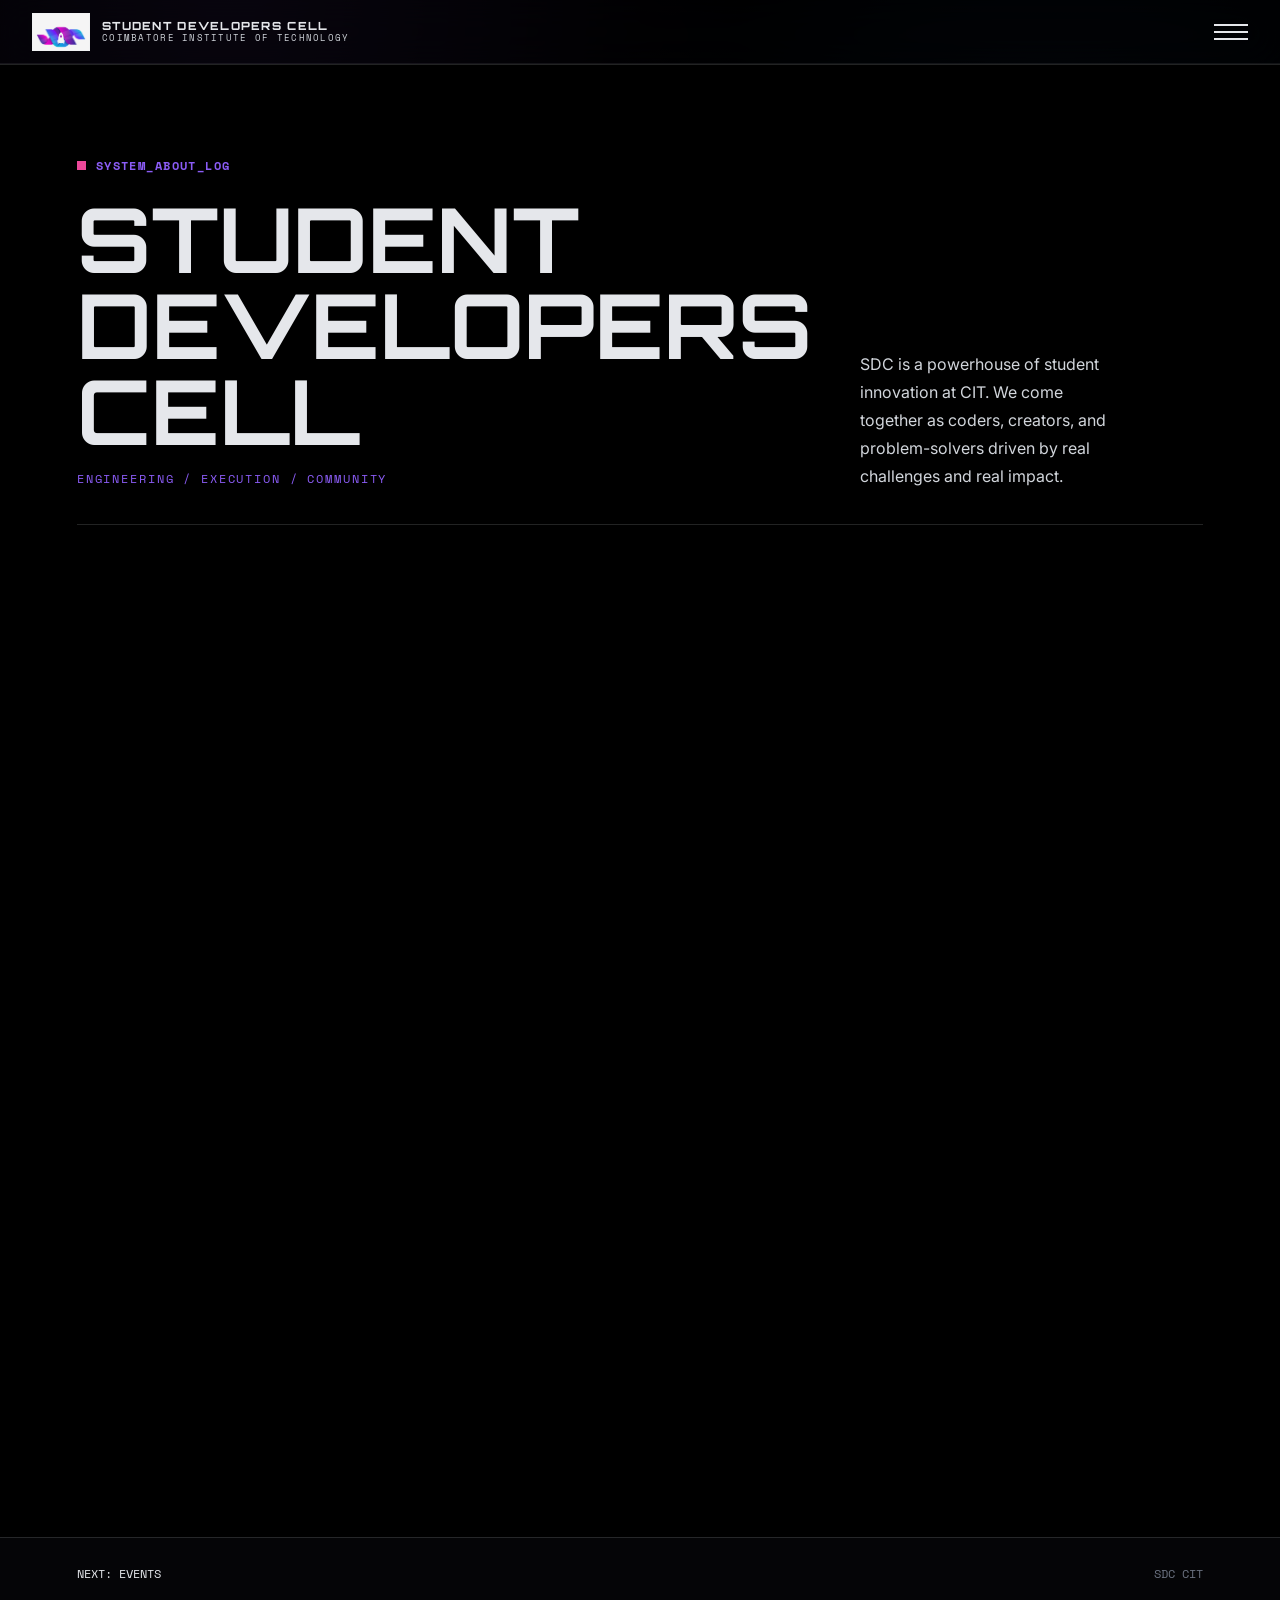
==== about.html @ 531ff12d "logo updated" ====
<!DOCTYPE html>
<html lang="en">
  <head>
    <meta charset="UTF-8" />
    <meta name="viewport" content="width=device-width, initial-scale=1.0" />
    <title>About - Student Developers Cell</title>
    <link rel="preconnect" href="https://fonts.googleapis.com" />
    <link rel="preconnect" href="https://fonts.gstatic.com" crossorigin />
    <link href="https://fonts.googleapis.com/css2?family=Inter:wght@400;500;600;700;800&family=Orbitron:wght@600;700;900&family=Space+Mono&display=swap" rel="stylesheet" />
    <link rel="stylesheet" href="styles.css" />
  </head>
  <body class="inner-page">
    <nav class="site-nav" aria-label="Primary navigation">
      <a class="brand" href="index.html" aria-label="Student Developers Cell home"><span class="brand-mark"><img src="assets/logo.png" alt="" /></span><span class="brand-copy"><span>Student Developers Cell</span><small>Coimbatore Institute of Technology</small></span></a>
      <button class="menu-toggle" id="menuToggle" aria-label="Toggle menu" aria-expanded="false"><span></span><span></span><span></span></button>
    </nav>
    <div class="menu-panel" id="menuPanel" aria-hidden="true">
      <div class="menu-bg"></div><div class="menu-topline"><span>DEVELOPMENT</span><b>/</b><span>INNOVATION</span><b>/</b><span>EXECUTION</span></div>
      <div class="menu-pagination"><button data-target="index.html">HOME</button><button data-target="about.html">ABOUT</button><button data-target="events.html">EVENTS</button><button data-target="modules.html">MODULES</button><button data-target="team.html">TEAM</button><button data-target="contact.html">CONTACT</button></div>
      <div class="menu-links"><a href="index.html"><span>01</span>HOME</a><a href="about.html"><span>02</span>ABOUT</a><a href="events.html"><span>03</span>EVENTS</a><a href="modules.html"><span>04</span>MODULES</a><a href="team.html"><span>05</span>TEAM</a><a href="contact.html"><span>06</span>CONTACT</a></div>
      <p class="menu-brief">Student-led, builder-first, and product-minded. Shipping projects, workshops, hackathons, and peer learning from CIT.</p>
    </div>
    <main class="page-main">
      <section class="section-shell page-hero">
        <div class="section-log"><span></span>SYSTEM_ABOUT_LOG</div>
        <div class="section-heading">
          <div><h1>Student Developers Cell</h1><p>Engineering / Execution / Community</p></div>
          <p>SDC is a powerhouse of student innovation at CIT. We come together as coders, creators, and problem-solvers driven by real challenges and real impact.</p>
        </div>
        <div class="about-grid reveal">
          <article><span>01</span><h3>Build Real Products</h3><p>Full-stack tools, AI systems, cybersecurity experiments, and campus-ready solutions built by students for real use.</p></article>
          <article><span>02</span><h3>Learn In Public</h3><p>Workshops, peer reviews, study circles, and first-PR challenges that make technical growth visible and practical.</p></article>
          <article><span>03</span><h3>Mentor The Next Builder</h3><p>Senior students and alumni help juniors move from curiosity to confidence through projects and code reviews.</p></article>
          <article><span>04</span><h3>Ship With Purpose</h3><p>Every sprint, session, and showcase is built around practical execution instead of passive participation.</p></article>
        </div>
        <div class="split-panel reveal">
          <div>
            <span>OPERATING LOOP</span>
            <h2>Learn. Build. Review. Showcase.</h2>
          </div>
          <div class="process-list">
            <article><strong>01</strong><p>Run focused learning sessions around tools students actually use.</p></article>
            <article><strong>02</strong><p>Turn every session into a build task, prototype, repository, or demo.</p></article>
            <article><strong>03</strong><p>Review work through mentors, peers, and alumni feedback loops.</p></article>
            <article><strong>04</strong><p>Showcase the best work through events, portfolios, and campus demos.</p></article>
          </div>
        </div>
      </section>
    </main>
    <footer class="mini-footer"><a href="events.html">Next: Events</a><span>SDC CIT</span></footer>
    <script src="script.js"></script>
  </body>
</html>
---- styles.css ----
:root {
  --black: #000000;
  --ink: #08080d;
  --panel: #0f1018;
  --panel-soft: #151624;
  --purple: #8b5cf6;
  --blue: #3b82f6;
  --pink: #ec4899;
  --white: #e5e7eb;
  --secondary: #d1d5db;
  --muted: #6b7280;
  --line: rgba(229, 231, 235, 0.15);
  --glow: rgba(139, 92, 246, 0.34);
}

* {
  box-sizing: border-box;
}

html {
  scroll-behavior: smooth;
}

body {
  margin: 0;
  background: var(--black);
  color: var(--white);
  font-family: Inter, system-ui, sans-serif;
  overflow-x: hidden;
}

body.menu-open {
  overflow: hidden;
}

a {
  color: inherit;
  text-decoration: none;
}

.site-nav {
  position: fixed;
  inset: 0 0 auto;
  z-index: 100;
  height: 64px;
  display: flex;
  align-items: center;
  justify-content: space-between;
  padding: 0 32px;
  color: var(--white);
  mix-blend-mode: difference;
}

.brand {
  display: flex;
  align-items: center;
  gap: 12px;
}

.brand-mark {
  width: 58px;
  height: 38px;
  display: grid;
  place-items: center;
  overflow: hidden;
  border: 1px solid rgba(229, 231, 235, 0.22);
  background: rgba(255, 255, 255, 0.96);
}

.brand-mark img {
  width: 100%;
  height: 100%;
  object-fit: contain;
  padding: 3px;
}

.brand-copy {
  display: flex;
  flex-direction: column;
  line-height: 1.15;
  text-transform: uppercase;
  letter-spacing: 0.08em;
}

.brand-copy span {
  font-family: Orbitron, monospace;
  font-size: 0.7rem;
  font-weight: 800;
}

.brand-copy small {
  color: var(--secondary);
  font-family: "Space Mono", monospace;
  font-size: 0.55rem;
}

.menu-toggle {
  width: 34px;
  height: 28px;
  display: grid;
  gap: 5px;
  align-content: center;
  padding: 0;
  border: 0;
  background: transparent;
  color: currentColor;
  cursor: pointer;
}

.menu-toggle span {
  width: 100%;
  height: 2px;
  display: block;
  background: currentColor;
  transition: transform 240ms ease, opacity 180ms ease;
}

.menu-toggle.is-open span:nth-child(1) {
  transform: translateY(7px) rotate(45deg);
}

.menu-toggle.is-open span:nth-child(2) {
  opacity: 0;
}

.menu-toggle.is-open span:nth-child(3) {
  transform: translateY(-7px) rotate(-45deg);
}

.menu-panel {
  position: fixed;
  inset: 0;
  z-index: 90;
  display: grid;
  grid-template-rows: 1fr auto 2.5fr 1fr;
  padding: 88px 5vw 48px;
  background: var(--black);
  color: var(--white);
  overflow: hidden;
  opacity: 0;
  visibility: hidden;
  transform: translateY(-110vh);
  transition:
    transform 520ms cubic-bezier(0.22, 1, 0.36, 1),
    opacity 240ms ease,
    visibility 0ms linear 520ms;
  pointer-events: none;
}

.menu-panel.is-open {
  opacity: 1;
  visibility: visible;
  transform: translateY(0);
  transition:
    transform 520ms cubic-bezier(0.22, 1, 0.36, 1),
    opacity 240ms ease;
  pointer-events: auto;
}

.menu-bg {
  position: absolute;
  inset: 0;
  background:
    linear-gradient(rgba(139, 92, 246, 0.09) 1px, transparent 1px),
    linear-gradient(90deg, rgba(59, 130, 246, 0.08) 1px, transparent 1px);
  background-size: 64px 64px;
  opacity: 0.35;
}

.menu-topline,
.menu-pagination,
.menu-links,
.menu-brief {
  position: relative;
  z-index: 1;
}

.menu-topline {
  display: flex;
  align-items: flex-start;
  gap: 12px;
  font-family: "Space Mono", monospace;
  font-size: 0.78rem;
  letter-spacing: 0.2em;
  color: var(--secondary);
}

.menu-topline b {
  color: var(--purple);
}

.menu-pagination {
  display: flex;
  flex-wrap: wrap;
  gap: 10px;
  border-top: 1px solid var(--line);
  border-bottom: 1px solid var(--line);
  padding: 16px 0;
}

.menu-pagination button {
  border: 1px solid var(--line);
  background: transparent;
  color: var(--secondary);
  padding: 9px 14px;
  font-family: "Space Mono", monospace;
  font-size: 0.65rem;
  cursor: pointer;
}

.menu-pagination button.is-current,
.menu-links a.is-current {
  color: var(--white);
}

.menu-pagination button.is-current {
  border-color: var(--purple);
  box-shadow: 0 0 20px rgba(139, 92, 246, 0.25);
}

.menu-links {
  display: flex;
  align-items: center;
  gap: 4vw;
  overflow-x: auto;
  scrollbar-width: none;
}

.menu-links::-webkit-scrollbar {
  display: none;
}

.menu-links a {
  flex: 0 0 auto;
  font-family: Orbitron, monospace;
  font-size: clamp(3.2rem, 12vw, 11rem);
  font-weight: 900;
  letter-spacing: 0.02em;
  transition: color 200ms ease;
}

.menu-links a:hover {
  color: var(--purple);
}

.menu-links a.is-current {
  text-shadow: 0 0 28px rgba(139, 92, 246, 0.5);
}

.menu-links span {
  display: inline-block;
  margin-right: 1rem;
  color: var(--pink);
  font-family: "Space Mono", monospace;
  font-size: 0.14em;
  vertical-align: top;
}

.menu-brief {
  max-width: 760px;
  align-self: end;
  color: var(--secondary);
  font-family: "Space Mono", monospace;
  line-height: 1.8;
}

.hero-stage {
  position: relative;
}

.landing-spacer {
  height: 320vh;
}

.hero-fixed {
  position: fixed;
  inset: 0;
  z-index: 10;
  display: flex;
  align-items: center;
  justify-content: center;
  overflow: hidden;
  background: var(--black);
}

.hero-grid {
  position: absolute;
  inset: 0;
  opacity: 0.95;
}

.flash-cell {
  position: absolute;
  border-right: 1px solid rgba(229, 231, 235, 0.06);
  border-bottom: 1px solid rgba(229, 231, 235, 0.06);
  background: linear-gradient(135deg, var(--purple), var(--blue), var(--pink));
  opacity: 0;
}

.hero-orbit {
  position: absolute;
  width: min(72vw, 760px);
  aspect-ratio: 1 / 0.46;
  display: flex;
  align-items: center;
  justify-content: center;
  transition: opacity 180ms ease, transform 180ms ease;
}

.hero-orbit::before,
.hero-orbit::after {
  content: "";
  position: absolute;
  inset: 0;
  border: 1px solid rgba(229, 231, 235, 0.2);
  transform: skewX(-16deg);
}

.hero-orbit::after {
  inset: 12%;
  border-color: rgba(139, 92, 246, 0.44);
  box-shadow: 0 0 70px var(--glow);
}

.hero-emblem {
  position: relative;
  z-index: 1;
  display: flex;
  flex-direction: column;
  align-items: center;
  gap: 2px;
  font-family: Orbitron, monospace;
  text-align: center;
  text-shadow: 0 0 32px rgba(139, 92, 246, 0.65);
}

.hero-emblem span {
  font-size: clamp(5rem, 18vw, 12rem);
  font-weight: 900;
  line-height: 0.8;
}

.hero-emblem b {
  color: var(--purple);
  font-size: clamp(1rem, 3vw, 2rem);
  letter-spacing: 0.5em;
}

.status-chip,
.loc-chip {
  position: absolute;
  z-index: 2;
  font-family: "Space Mono", monospace;
  color: var(--secondary);
}

.status-chip {
  right: -24px;
  top: 12px;
  display: flex;
  gap: 8px;
  align-items: center;
  font-size: 0.74rem;
}

.status-chip i {
  width: 10px;
  height: 10px;
  border: 1px solid var(--pink);
  background: var(--pink);
  box-shadow: 0 0 16px var(--pink);
  animation: pulse 1.2s infinite;
}

.loc-chip {
  left: -16px;
  bottom: -22px;
  display: flex;
  flex-direction: column;
}

.loc-chip small {
  color: var(--muted);
  font-size: 0.6rem;
  letter-spacing: 0.28em;
}

.loc-chip strong {
  color: var(--white);
  font-family: Orbitron, monospace;
  font-size: 1.2rem;
}

.hero-title-wrap {
  position: relative;
  z-index: 5;
  width: min(1100px, calc(100vw - 40px));
  opacity: 0;
  text-align: center;
  transition: opacity 180ms ease;
}

.hero-kicker {
  color: var(--purple);
  font-family: "Space Mono", monospace;
  font-size: clamp(0.68rem, 1.5vw, 0.9rem);
  letter-spacing: 0.28em;
  text-transform: uppercase;
}

.hero-title-wrap h1 {
  margin: 16px 0;
  font-family: Orbitron, monospace;
  font-size: clamp(2.5rem, 9vw, 7rem);
  line-height: 0.95;
  letter-spacing: 0;
  text-transform: uppercase;
}

.hero-title-wrap h1 span {
  display: block;
}

.hero-subcopy {
  max-width: 760px;
  margin: 0 auto;
  color: var(--secondary);
  font-size: clamp(0.95rem, 1.8vw, 1.18rem);
  line-height: 1.8;
}

.section-shell {
  position: relative;
  z-index: 20;
  padding: 92px max(24px, 6vw);
  background: var(--black);
  border-top: 1px solid var(--line);
}

.about-section {
  min-height: 100vh;
}

.section-log {
  display: flex;
  align-items: center;
  gap: 10px;
  color: var(--purple);
  font-family: "Space Mono", monospace;
  font-size: 0.74rem;
  font-weight: 700;
  letter-spacing: 0.12em;
}

.section-log span {
  width: 9px;
  height: 9px;
  display: inline-block;
  background: var(--pink);
  animation: pulse 1.2s infinite;
}

.section-heading {
  display: grid;
  grid-template-columns: 1.25fr 0.75fr;
  gap: 48px;
  align-items: end;
  margin-top: 22px;
  padding-bottom: 34px;
  border-bottom: 1px solid var(--line);
}

.section-heading.compact {
  align-items: start;
}

.section-heading h2 {
  margin: 0;
  font-family: Orbitron, monospace;
  font-size: clamp(2.2rem, 6vw, 5.2rem);
  line-height: 1;
  text-transform: uppercase;
}

.section-heading h1 {
  margin: 0;
  font-family: Orbitron, monospace;
  font-size: clamp(2.4rem, 7vw, 6.4rem);
  line-height: 0.96;
  letter-spacing: 0;
  text-transform: uppercase;
}

.section-heading p {
  margin: 0;
  color: var(--secondary);
  line-height: 1.75;
}

.section-heading div p {
  margin-top: 14px;
  color: var(--purple);
  font-family: "Space Mono", monospace;
  font-size: 0.78rem;
  letter-spacing: 0.15em;
  text-transform: uppercase;
}

.about-grid {
  display: grid;
  grid-template-columns: repeat(2, minmax(0, 1fr));
  gap: 18px;
  margin-top: 34px;
}

.about-grid article,
.module-grid article {
  min-height: 230px;
  padding: 28px;
  border: 1px solid var(--line);
  background: linear-gradient(145deg, rgba(139, 92, 246, 0.1), rgba(59, 130, 246, 0.04));
  transition: transform 220ms ease, border-color 220ms ease, box-shadow 220ms ease;
}

.about-grid article:hover,
.module-grid article:hover {
  transform: translateY(-4px);
  border-color: rgba(139, 92, 246, 0.65);
  box-shadow: 0 0 36px rgba(139, 92, 246, 0.14);
}

.about-grid span {
  color: var(--pink);
  font-family: "Space Mono", monospace;
}

.about-grid h3,
.module-grid h3,
.highlight-card h3 {
  margin: 18px 0 10px;
  font-family: Orbitron, monospace;
  letter-spacing: 0;
  text-transform: uppercase;
}

.about-grid p,
.module-grid p {
  margin: 0;
  color: var(--secondary);
  line-height: 1.7;
}

.section-link {
  display: inline-flex;
  margin-top: 34px;
  padding: 13px 18px;
  border: 1px solid var(--purple);
  color: var(--white);
  font-family: "Space Mono", monospace;
  font-size: 0.72rem;
  text-transform: uppercase;
}

.highlights-track {
  display: grid;
  grid-auto-flow: column;
  grid-auto-columns: minmax(280px, 360px);
  gap: 18px;
  margin-top: 34px;
  overflow-x: auto;
  padding-bottom: 20px;
  scroll-snap-type: x proximity;
}

.highlight-card {
  scroll-snap-align: start;
  min-height: 465px;
  display: flex;
  flex-direction: column;
  border: 1px solid var(--line);
  background: var(--panel);
  overflow: hidden;
}

.card-visual {
  height: 210px;
  border-bottom: 1px solid var(--line);
  background-color: var(--panel-soft);
  background-image:
    radial-gradient(circle at 22% 20%, rgba(236, 72, 153, 0.8) 0 8%, transparent 9%),
    radial-gradient(circle at 76% 72%, rgba(59, 130, 246, 0.75) 0 11%, transparent 12%),
    linear-gradient(135deg, rgba(139, 92, 246, 0.7), rgba(0, 0, 0, 0.05));
}

.visual-two {
  background-image:
    linear-gradient(90deg, rgba(59, 130, 246, 0.22) 1px, transparent 1px),
    linear-gradient(rgba(139, 92, 246, 0.28) 1px, transparent 1px),
    radial-gradient(circle at 50% 50%, rgba(236, 72, 153, 0.65), transparent 38%);
  background-size: 28px 28px, 28px 28px, auto;
}

.visual-three {
  background-image:
    linear-gradient(135deg, rgba(236, 72, 153, 0.8), transparent 45%),
    linear-gradient(45deg, rgba(59, 130, 246, 0.9), transparent 55%);
}

.visual-four {
  background-image:
    repeating-linear-gradient(135deg, rgba(139, 92, 246, 0.35) 0 12px, transparent 12px 24px),
    radial-gradient(circle at 75% 30%, rgba(59, 130, 246, 0.75), transparent 28%);
}

.visual-five {
  background-image:
    conic-gradient(from 180deg, var(--purple), var(--blue), var(--pink), var(--purple));
}

.highlight-card p,
.highlight-card h3,
.highlight-card span,
.highlight-card a {
  margin-left: 22px;
  margin-right: 22px;
}

.highlight-card p {
  margin-top: 22px;
  margin-bottom: 0;
  color: var(--purple);
  font-family: "Space Mono", monospace;
  font-size: 0.72rem;
  text-transform: uppercase;
}

.highlight-card span {
  color: var(--secondary);
  line-height: 1.65;
}

.highlight-card a {
  margin-top: auto;
  margin-bottom: 22px;
  color: var(--pink);
  font-family: "Space Mono", monospace;
  font-size: 0.72rem;
}

.module-grid {
  display: grid;
  grid-template-columns: repeat(3, minmax(0, 1fr));
  gap: 18px;
  margin-top: 34px;
}

.module-mark {
  width: 72px;
  height: 72px;
  display: grid;
  place-items: center;
  border: 1px solid var(--purple);
  color: var(--pink);
  font-family: Orbitron, monospace;
  font-weight: 900;
}

.team-list {
  margin-top: 28px;
}

.team-row {
  position: relative;
  min-height: 104px;
  display: grid;
  grid-template-columns: 1fr auto 1fr;
  gap: 24px;
  align-items: center;
  border-bottom: 1px solid var(--line);
}

.tags {
  display: flex;
  flex-wrap: wrap;
  gap: 8px;
}

.tags span {
  padding: 5px 10px;
  border: 1px solid var(--purple);
  color: var(--secondary);
  font-family: "Space Mono", monospace;
  font-size: 0.65rem;
  text-transform: uppercase;
}

.team-row h3 {
  margin: 0;
  font-size: clamp(1.2rem, 3vw, 2rem);
  font-weight: 500;
}

.avatar {
  width: 86px;
  height: 86px;
  display: grid;
  place-items: center;
  border: 1px solid var(--line);
  background:
    linear-gradient(135deg, rgba(139, 92, 246, 0.35), rgba(236, 72, 153, 0.15)),
    var(--panel);
  color: var(--white);
  font-family: Orbitron, monospace;
  transition: transform 220ms ease, box-shadow 220ms ease;
}

.team-row:hover .avatar {
  transform: scale(1.55);
  box-shadow: 0 0 50px rgba(139, 92, 246, 0.35);
}

.site-footer {
  position: relative;
  z-index: 20;
  overflow: hidden;
  padding: 82px max(24px, 6vw) 34px;
  background: #050507;
  color: var(--secondary);
}

.footer-watermark {
  position: absolute;
  right: 3vw;
  bottom: -48px;
  color: rgba(255, 255, 255, 0.035);
  font-family: Orbitron, monospace;
  font-size: clamp(9rem, 22vw, 20rem);
  font-weight: 900;
}

.footer-grid {
  position: relative;
  display: grid;
  grid-template-columns: 1.3fr 0.8fr 0.8fr;
  gap: 64px;
  padding-bottom: 54px;
  border-bottom: 1px solid rgba(255, 255, 255, 0.1);
}

.footer-brand a {
  color: var(--white);
  font-family: Orbitron, monospace;
  font-size: clamp(3rem, 8vw, 6rem);
  font-weight: 900;
}

.footer-brand a span,
.site-footer h3 span {
  color: var(--purple);
}

.footer-brand p {
  max-width: 430px;
  border-left: 2px solid var(--purple);
  padding-left: 22px;
  line-height: 1.7;
}

address {
  margin-top: 34px;
  color: var(--muted);
  font-style: normal;
  line-height: 1.7;
}

.site-footer h3 {
  margin: 0 0 20px;
  color: var(--white);
  font-family: Orbitron, monospace;
}

.site-footer ul {
  list-style: none;
  margin: 0;
  padding: 0;
}

.site-footer li a {
  display: flex;
  justify-content: space-between;
  gap: 18px;
  padding: 14px 0;
  border-bottom: 1px solid rgba(255, 255, 255, 0.08);
}

.site-footer li a span {
  color: var(--pink);
}

.footer-bottom {
  position: relative;
  display: flex;
  justify-content: space-between;
  gap: 24px;
  padding-top: 24px;
  color: var(--muted);
  font-family: "Space Mono", monospace;
  font-size: 0.76rem;
}

.reveal {
  opacity: 0;
  transform: translateY(28px);
  transition: opacity 620ms ease, transform 620ms cubic-bezier(0.22, 1, 0.36, 1);
}

.reveal.is-visible {
  opacity: 1;
  transform: translateY(0);
}

.inner-page {
  min-height: 100vh;
  background:
    radial-gradient(circle at 18% 0%, rgba(139, 92, 246, 0.18), transparent 32rem),
    radial-gradient(circle at 82% 16%, rgba(59, 130, 246, 0.14), transparent 30rem),
    var(--black);
}

.inner-page .site-nav {
  mix-blend-mode: normal;
  background: rgba(0, 0, 0, 0.68);
  border-bottom: 1px solid rgba(229, 231, 235, 0.08);
  backdrop-filter: blur(18px);
}

.page-main {
  min-height: calc(100vh - 80px);
  padding-top: 64px;
}

.page-hero {
  min-height: calc(100vh - 144px);
  padding-top: 92px;
}

.home-gateway {
  min-height: 82vh;
}

.gateway-grid,
.contact-grid {
  display: grid;
  grid-template-columns: repeat(5, minmax(0, 1fr));
  gap: 16px;
  margin-top: 34px;
}

.metric-strip {
  display: grid;
  grid-template-columns: repeat(4, minmax(0, 1fr));
  gap: 1px;
  margin-top: 34px;
  border: 1px solid var(--line);
  background: var(--line);
}

.metric-strip article {
  min-height: 130px;
  display: flex;
  flex-direction: column;
  justify-content: center;
  gap: 10px;
  padding: 22px;
  background: rgba(5, 5, 7, 0.95);
}

.metric-strip strong {
  color: var(--white);
  font-family: Orbitron, monospace;
  font-size: clamp(1.8rem, 4vw, 3.4rem);
  line-height: 1;
}

.metric-strip span {
  color: var(--secondary);
  font-family: "Space Mono", monospace;
  font-size: 0.72rem;
  letter-spacing: 0.08em;
  text-transform: uppercase;
}

.gateway-grid a,
.contact-grid a {
  min-height: 220px;
  display: flex;
  flex-direction: column;
  justify-content: space-between;
  padding: 24px;
  border: 1px solid var(--line);
  background:
    linear-gradient(145deg, rgba(139, 92, 246, 0.16), rgba(59, 130, 246, 0.05)),
    rgba(15, 16, 24, 0.72);
  transition: transform 220ms ease, border-color 220ms ease, box-shadow 220ms ease;
}

.gateway-grid a:hover,
.contact-grid a:hover {
  transform: translateY(-4px);
  border-color: rgba(139, 92, 246, 0.72);
  box-shadow: 0 0 38px rgba(139, 92, 246, 0.2);
}

.gateway-grid span,
.contact-grid span {
  color: var(--pink);
  font-family: "Space Mono", monospace;
  font-size: 0.72rem;
  letter-spacing: 0.14em;
}

.gateway-grid strong,
.contact-grid strong {
  color: var(--white);
  font-family: Orbitron, monospace;
  font-size: 1.3rem;
  text-transform: uppercase;
}

.gateway-grid small,
.contact-grid small {
  color: var(--secondary);
  line-height: 1.6;
}

.contact-grid {
  grid-template-columns: repeat(4, minmax(0, 1fr));
}

.command-panel,
.split-panel,
.contact-console {
  display: grid;
  grid-template-columns: 0.85fr 1fr auto;
  gap: 28px;
  align-items: center;
  margin-top: 26px;
  padding: 28px;
  border: 1px solid var(--line);
  background:
    linear-gradient(90deg, rgba(139, 92, 246, 0.16), rgba(59, 130, 246, 0.04)),
    rgba(8, 8, 13, 0.88);
}

.command-panel span,
.split-panel span,
.contact-console span,
.module-detail-grid span,
.team-ops-grid span {
  color: var(--pink);
  font-family: "Space Mono", monospace;
  font-size: 0.72rem;
  letter-spacing: 0.14em;
  text-transform: uppercase;
}

.command-panel h3,
.split-panel h2,
.contact-console h2 {
  margin: 8px 0 0;
  color: var(--white);
  font-family: Orbitron, monospace;
  font-size: clamp(1.25rem, 3vw, 2.6rem);
  line-height: 1.05;
  text-transform: uppercase;
}

.command-panel p,
.contact-console p {
  margin: 0;
  color: var(--secondary);
  line-height: 1.7;
}

.command-panel a,
.module-detail-grid a,
.contact-form button {
  display: inline-flex;
  justify-content: center;
  align-items: center;
  min-height: 44px;
  padding: 0 18px;
  border: 1px solid var(--purple);
  background: var(--purple);
  color: #050507;
  font-family: "Space Mono", monospace;
  font-size: 0.72rem;
  font-weight: 700;
  text-transform: uppercase;
  cursor: pointer;
}

.split-panel {
  grid-template-columns: 0.8fr 1.2fr;
  align-items: start;
  margin-top: 34px;
}

.process-list {
  display: grid;
  gap: 12px;
}

.process-list article,
.timeline-block article {
  display: grid;
  grid-template-columns: 74px 1fr;
  gap: 18px;
  padding: 18px 0;
  border-bottom: 1px solid var(--line);
}

.process-list strong,
.timeline-block time {
  color: var(--purple);
  font-family: "Space Mono", monospace;
  font-size: 0.78rem;
}

.process-list p,
.timeline-block p {
  margin: 0;
  color: var(--secondary);
  line-height: 1.65;
}

.timeline-block {
  margin-top: 42px;
}

.timeline-block article {
  grid-template-columns: 110px 0.65fr 1fr;
  align-items: baseline;
}

.timeline-block h3,
.module-detail-grid h3,
.team-ops-grid h3 {
  margin: 0;
  color: var(--white);
  font-family: Orbitron, monospace;
  text-transform: uppercase;
}

.module-detail-grid,
.team-ops-grid {
  display: grid;
  grid-template-columns: repeat(3, minmax(0, 1fr));
  gap: 18px;
  margin-top: 34px;
}

.module-detail-grid article,
.team-ops-grid article {
  min-height: 250px;
  display: flex;
  flex-direction: column;
  gap: 16px;
  padding: 26px;
  border: 1px solid var(--line);
  background: rgba(15, 16, 24, 0.78);
}

.module-detail-grid p,
.team-ops-grid p {
  margin: 0;
  color: var(--secondary);
  line-height: 1.7;
}

.module-detail-grid a {
  margin-top: auto;
  width: fit-content;
  background: transparent;
  color: var(--white);
}

.team-ops-grid {
  margin-top: 40px;
}

.contact-console {
  grid-template-columns: 0.8fr 1.2fr;
  align-items: start;
  margin-top: 34px;
}

.contact-form {
  display: grid;
  grid-template-columns: repeat(2, minmax(0, 1fr));
  gap: 14px;
}

.contact-form label {
  display: grid;
  gap: 8px;
  color: var(--secondary);
  font-family: "Space Mono", monospace;
  font-size: 0.72rem;
  letter-spacing: 0.08em;
  text-transform: uppercase;
}

.contact-form input,
.contact-form textarea {
  width: 100%;
  border: 1px solid var(--line);
  background: #050507;
  color: var(--white);
  padding: 13px 14px;
  font: inherit;
  letter-spacing: 0;
  text-transform: none;
}

.contact-form label:nth-child(4),
.contact-form button,
.form-status {
  grid-column: 1 / -1;
}

.contact-form input:focus,
.contact-form textarea:focus {
  border-color: var(--purple);
  outline: none;
  box-shadow: 0 0 0 3px rgba(139, 92, 246, 0.18);
}

.form-status {
  min-height: 1.2em;
  color: var(--pink);
  font-family: "Space Mono", monospace;
  font-size: 0.76rem;
}

.page-card-grid {
  grid-auto-flow: unset;
  grid-template-columns: repeat(4, minmax(260px, 1fr));
  overflow: visible;
}

.mini-footer {
  position: relative;
  z-index: 20;
  display: flex;
  align-items: center;
  justify-content: space-between;
  gap: 24px;
  padding: 26px max(24px, 6vw);
  border-top: 1px solid var(--line);
  background: #050507;
  color: var(--muted);
  font-family: "Space Mono", monospace;
  font-size: 0.76rem;
}

.mini-footer a {
  color: var(--white);
  text-transform: uppercase;
}

@keyframes pulse {
  50% {
    opacity: 0.3;
    transform: scale(1.2);
  }
}

@media (max-width: 900px) {
  .site-nav {
    padding: 0 20px;
  }

  .brand-copy {
    display: none;
  }

  .menu-panel {
    grid-template-rows: auto auto 1fr auto;
    padding: 86px 24px 34px;
  }

  .menu-links {
    align-items: flex-start;
    flex-direction: column;
    gap: 16px;
    overflow: visible;
    padding: 42px 0;
  }

  .menu-links a {
    font-size: clamp(2.7rem, 13vw, 5rem);
  }

  .hero-orbit {
    width: min(86vw, 520px);
  }

  .status-chip {
    right: 0;
    top: -22px;
  }

  .loc-chip {
    left: 4px;
  }

  .section-heading,
  .about-grid,
  .module-grid,
  .footer-grid,
  .gateway-grid,
  .contact-grid,
  .page-card-grid,
  .metric-strip,
  .command-panel,
  .split-panel,
  .timeline-block article,
  .module-detail-grid,
  .team-ops-grid,
  .contact-console,
  .contact-form {
    grid-template-columns: 1fr;
  }

  .team-row {
    grid-template-columns: 74px 1fr;
    grid-template-areas:
      "avatar name"
      "avatar tags";
    gap: 8px 18px;
    padding: 18px 0;
  }

  .team-row .avatar {
    grid-area: avatar;
    width: 74px;
    height: 74px;
  }

  .team-row h3 {
    grid-area: name;
  }

  .team-row .tags {
    grid-area: tags;
  }

  .team-row:hover .avatar {
    transform: none;
  }

  .footer-bottom {
    flex-direction: column;
  }
}

@media (max-width: 560px) {
  .section-shell {
    padding-top: 72px;
    padding-bottom: 72px;
  }

  .hero-title-wrap {
    width: calc(100vw - 28px);
  }

  .hero-kicker {
    letter-spacing: 0.12em;
  }

  .hero-subcopy {
    font-size: 0.92rem;
  }

  .about-grid article,
  .module-grid article {
    min-height: auto;
    padding: 22px;
  }
}
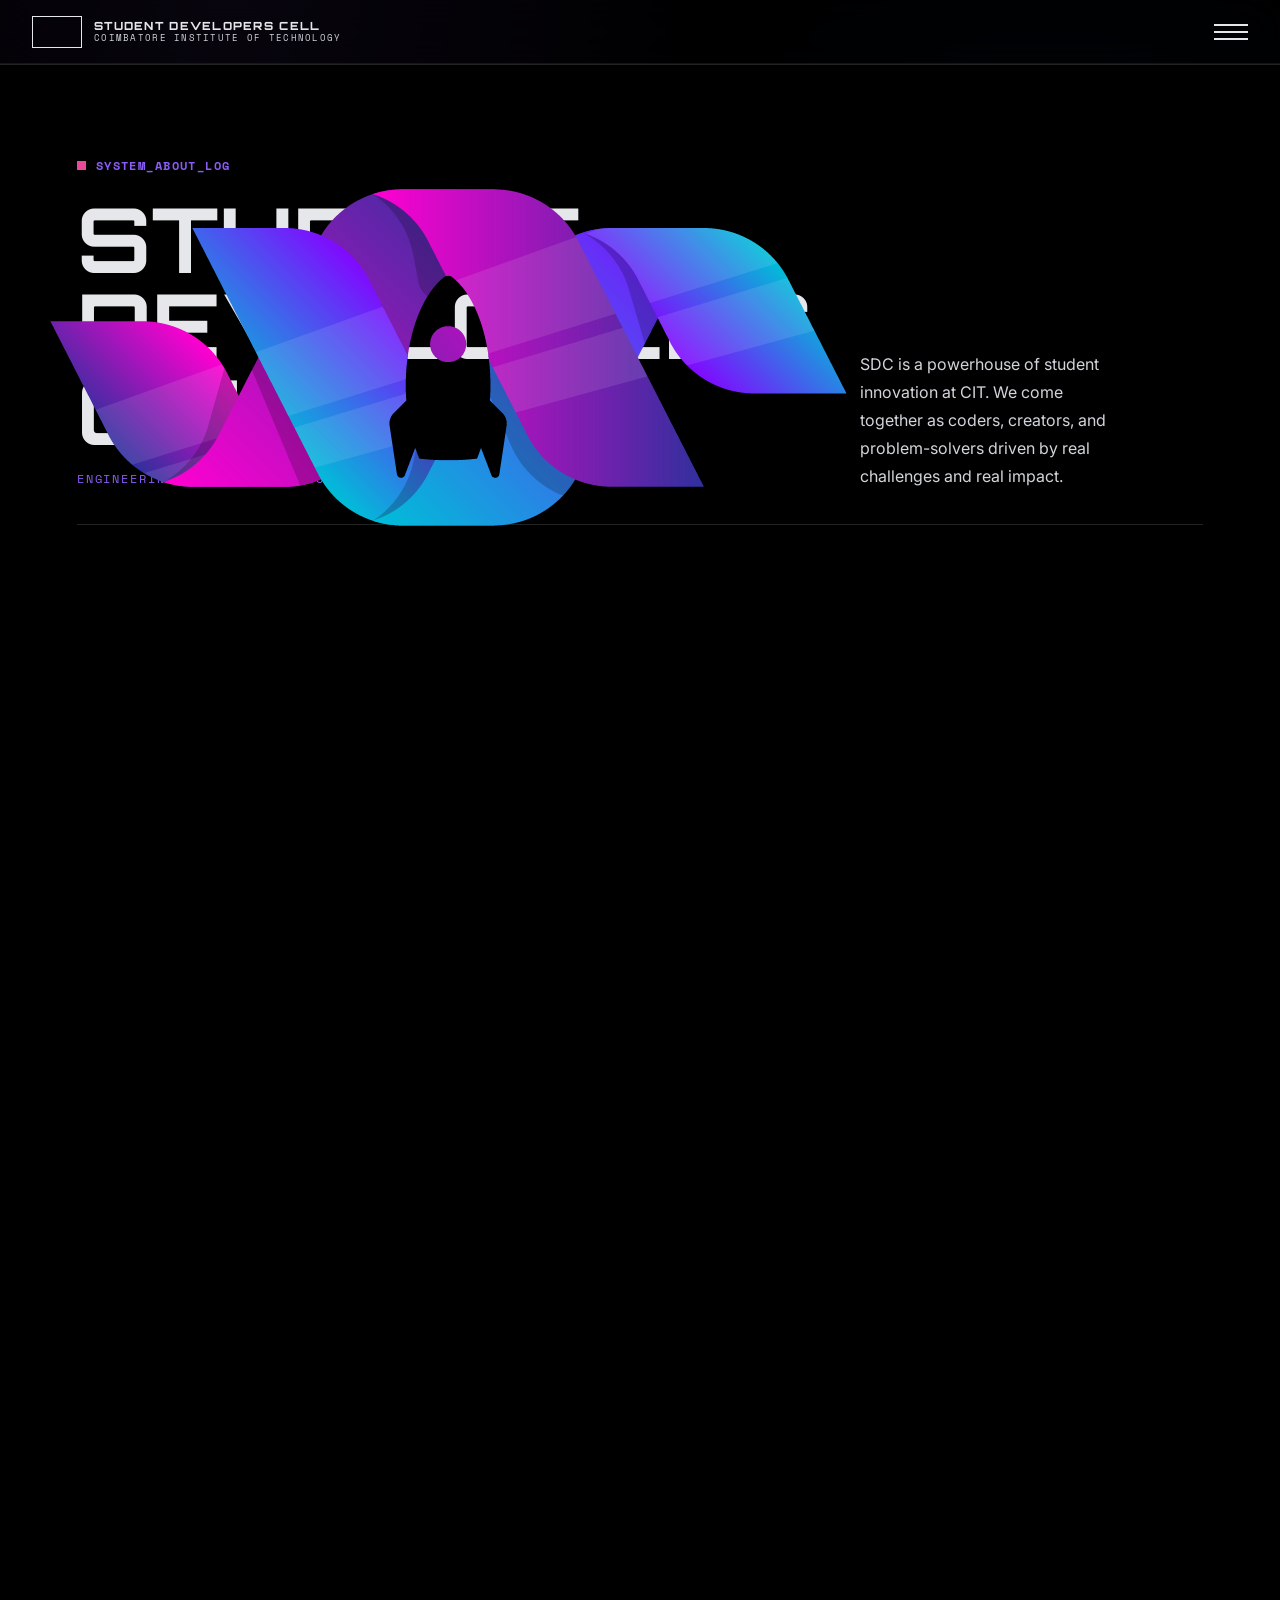
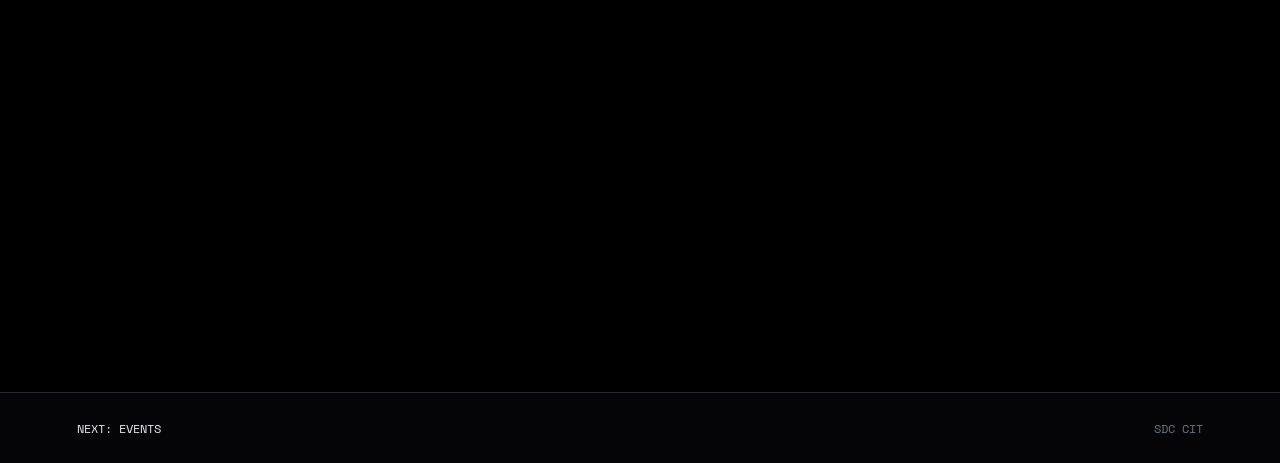
==== commit 061268bc: "Update about page design" ====
--- a/about.html
+++ b/about.html
@@ -8,6 +8,84 @@
     <link rel="preconnect" href="https://fonts.gstatic.com" crossorigin />
     <link href="https://fonts.googleapis.com/css2?family=Inter:wght@400;500;600;700;800&family=Orbitron:wght@600;700;900&family=Space+Mono&display=swap" rel="stylesheet" />
     <link rel="stylesheet" href="styles.css" />
+    <style>
+      .loop-square {
+        position: relative;
+        display: grid;
+        grid-template-columns: 1fr auto 1fr;
+        grid-template-areas:
+          "step1 arrow-top step2"
+          "arrow-left hub arrow-right"
+          "step4 arrow-bottom step3";
+        align-items: center;
+        justify-items: center;
+        gap: 10px;
+        margin-top: 26px;
+      }
+      .loop-step { width: 100%; display: flex; flex-direction: column; align-items: center; text-align: center; gap: 12px; padding: 30px 22px; border: 1px solid var(--line); background: linear-gradient(180deg, rgba(139, 92, 246, 0.1), rgba(15, 16, 24, 0.92)); transition: transform 220ms ease, border-color 220ms ease, box-shadow 220ms ease, opacity 620ms ease; }
+      .loop-step:hover { transform: translateY(-4px); border-color: rgba(139, 92, 246, 0.65); box-shadow: 0 0 30px rgba(139, 92, 246, 0.16); }
+      .loop-icon { width: 62px; height: 62px; border-radius: 50%; display: flex; align-items: center; justify-content: center; border: 1px solid var(--purple); background: linear-gradient(135deg, rgba(139, 92, 246, 0.4), rgba(59, 130, 246, 0.2)); color: var(--white); font-family: Orbitron, monospace; font-weight: 700; font-size: 1.05rem; box-shadow: 0 0 20px rgba(139, 92, 246, 0.25); }
+      .step2 .loop-icon { border-color: var(--blue); background: linear-gradient(135deg, rgba(59, 130, 246, 0.4), rgba(139, 92, 246, 0.2)); box-shadow: 0 0 20px rgba(59, 130, 246, 0.25); }
+      .step3 .loop-icon { border-color: var(--pink); background: linear-gradient(135deg, rgba(236, 72, 153, 0.4), rgba(59, 130, 246, 0.18)); box-shadow: 0 0 20px rgba(236, 72, 153, 0.25); }
+      .step4 .loop-icon { border-color: var(--purple); background: linear-gradient(135deg, rgba(236, 72, 153, 0.3), rgba(139, 92, 246, 0.32)); box-shadow: 0 0 20px rgba(139, 92, 246, 0.28); }
+      .loop-step h4 { margin: 2px 0 0; color: var(--white); font-family: Orbitron, monospace; text-transform: uppercase; letter-spacing: 0.04em; font-size: 1.05rem; }
+      .loop-step p { margin: 0; color: var(--secondary); font-size: 0.86rem; line-height: 1.65; }
+      .step1 { grid-area: step1; }
+      .step2 { grid-area: step2; }
+      .step3 { grid-area: step3; }
+      .step4 { grid-area: step4; }
+      .pos-top { grid-area: arrow-top; }
+      .pos-right { grid-area: arrow-right; }
+      .pos-bottom { grid-area: arrow-bottom; }
+      .pos-left { grid-area: arrow-left; }
+      .loop-hub { grid-area: hub; position: relative; width: 54px; height: 54px; border-radius: 50%; display: flex; align-items: center; justify-content: center; color: var(--white); font-family: Orbitron, monospace; font-weight: 900; font-size: 1.3rem; background: radial-gradient(circle, rgba(139, 92, 246, 0.4), rgba(15, 16, 24, 0.92)); border: 1px solid var(--purple); box-shadow: 0 0 24px rgba(139, 92, 246, 0.35); }
+      .loop-hub::before { content: ""; position: absolute; inset: -7px; border-radius: 50%; border: 1px dashed rgba(139, 92, 246, 0.45); animation: loop-spin 7s linear infinite; }
+      @keyframes loop-spin { to { transform: rotate(360deg); } }
+      @keyframes loop-flow { 0%, 100% { opacity: 0.3; } 50% { opacity: 1; } }
+      .loop-chevron {
+        display: inline-block;
+        font-family: Arial, Helvetica, sans-serif;
+        font-weight: 900;
+        font-size: 1.15rem;
+        letter-spacing: -7px;
+        line-height: 1;
+        padding: 0 4px;
+        background: linear-gradient(90deg, var(--purple), var(--blue), var(--pink));
+        -webkit-background-clip: text;
+        background-clip: text;
+        color: transparent;
+        filter: drop-shadow(0 0 5px rgba(139, 92, 246, 0.55)) drop-shadow(0 0 9px rgba(236, 72, 153, 0.28));
+        animation: loop-flow 2.4s ease-in-out infinite;
+      }
+      .pos-top .loop-chevron { transform: rotate(0deg); animation-delay: 0s; }
+      .pos-right .loop-chevron { transform: rotate(90deg); animation-delay: 0.6s; }
+      .pos-bottom .loop-chevron { transform: rotate(180deg); animation-delay: 1.2s; }
+      .pos-left .loop-chevron { transform: rotate(-90deg); animation-delay: 1.8s; }
+      .loop-square .loop-step:nth-of-type(1) { transition-delay: 0ms; }
+      .loop-square .loop-step:nth-of-type(2) { transition-delay: 120ms; }
+      .loop-square .loop-step:nth-of-type(3) { transition-delay: 240ms; }
+      .loop-square .loop-step:nth-of-type(4) { transition-delay: 360ms; }
+      .loop-return { display: none; align-items: center; justify-content: center; gap: 10px; margin-top: 22px; padding-top: 18px; border-top: 1px dashed var(--line); color: var(--pink); font-family: "Space Mono", monospace; font-size: 0.76rem; letter-spacing: 0.15em; text-transform: uppercase; }
+      @media (max-width: 900px) {
+        .loop-square {
+          grid-template-columns: 1fr;
+          grid-template-areas:
+            "step1"
+            "arrow-top"
+            "step2"
+            "arrow-right"
+            "step3"
+            "arrow-bottom"
+            "step4";
+        }
+        .pos-left,
+        .loop-hub { display: none; }
+        .pos-top .loop-chevron,
+        .pos-right .loop-chevron,
+        .pos-bottom .loop-chevron { transform: rotate(90deg); }
+        .loop-return { display: flex; }
+      }
+    </style>
   </head>
   <body class="inner-page">
     <nav class="site-nav" aria-label="Primary navigation">
@@ -38,16 +116,45 @@
             <span>OPERATING LOOP</span>
             <h2>Learn. Build. Review. Showcase.</h2>
           </div>
-          <div class="process-list">
-            <article><strong>01</strong><p>Run focused learning sessions around tools students actually use.</p></article>
-            <article><strong>02</strong><p>Turn every session into a build task, prototype, repository, or demo.</p></article>
-            <article><strong>03</strong><p>Review work through mentors, peers, and alumni feedback loops.</p></article>
-            <article><strong>04</strong><p>Showcase the best work through events, portfolios, and campus demos.</p></article>
+          <div class="loop-square">
+            <article class="loop-step reveal step1">
+              <span class="loop-icon">01</span>
+              <h4>Learn</h4>
+              <p>Run focused learning sessions around tools students actually use.</p>
+            </article>
+            <span class="pos-top"><span class="loop-chevron">❯❯❯</span></span>
+            <article class="loop-step reveal step2">
+              <span class="loop-icon">02</span>
+              <h4>Build</h4>
+              <p>Turn every session into a build task, prototype, repository, or demo.</p>
+            </article>
+            <span class="pos-right"><span class="loop-chevron">❯❯❯</span></span>
+            <span class="loop-hub">∞</span>
+            <article class="loop-step reveal step3">
+              <span class="loop-icon">03</span>
+              <h4>Review</h4>
+              <p>Review work through mentors, peers, and alumni feedback loops.</p>
+            </article>
+            <span class="pos-bottom"><span class="loop-chevron">❯❯❯</span></span>
+            <article class="loop-step reveal step4">
+              <span class="loop-icon">04</span>
+              <h4>Showcase</h4>
+              <p>Showcase the best work through events, portfolios, and campus demos.</p>
+            </article>
+            <span class="pos-left"><span class="loop-chevron">❯❯❯</span></span>
           </div>
+          <div class="loop-return">↺ Cycle repeats </div>
+        </div>
+        <div class="command-panel reveal">
+          <div>
+            <span>AWARD · 2025-26</span>
+            <h3>Best Performing Club</h3>
+          </div>
+          <p>Recognized under the Technical and Management Knowledge category — a win built by every participant, organizer, and advisor behind SDC CIT.</p>
         </div>
       </section>
     </main>
     <footer class="mini-footer"><a href="events.html">Next: Events</a><span>SDC CIT</span></footer>
     <script src="script.js"></script>
   </body>
-</html>
+</html>
--- a/styles.css
+++ b/styles.css
@@ -58,20 +58,14 @@
 }
 
 .brand-mark {
-  width: 58px;
-  height: 38px;
+  width: 50px;
+  height: 32px;
   display: grid;
   place-items: center;
-  overflow: hidden;
-  border: 1px solid rgba(229, 231, 235, 0.22);
-  background: rgba(255, 255, 255, 0.96);
-}
-
-.brand-mark img {
-  width: 100%;
-  height: 100%;
-  object-fit: contain;
-  padding: 3px;
+  border: 1px solid currentColor;
+  font-family: Orbitron, monospace;
+  font-size: 0.78rem;
+  font-weight: 900;
 }
 
 .brand-copy {
@@ -665,18 +659,160 @@
   font-weight: 900;
 }
 
+.page-hero {
+  counter-reset: division;
+}
+
 .team-list {
   margin-top: 28px;
+  display: grid;
+  grid-template-columns: repeat(4, 1fr);
+  gap: 32px 24px;
+}
+
+.team-division {
+  counter-increment: division;
+  margin-top: 60px;
+}
+
+.team-division:first-of-type {
+  margin-top: 30px;
+}
+
+.team-division .team-list {
+  margin-top: 22px;
+}
+
+.team-division-title {
+  display: flex;
+  align-items: center;
+  gap: 12px;
+  margin: 0;
+  padding-bottom: 14px;
+  border-bottom: 1px solid var(--line);
+  color: var(--white);
+  font-family: Orbitron, monospace;
+  font-size: clamp(1rem, 2vw, 1.35rem);
+  font-weight: 700;
+  letter-spacing: 0.04em;
+  text-transform: uppercase;
+}
+
+.team-division-title::before {
+  content: counter(division, decimal-leading-zero) " /";
+  flex: none;
+  color: var(--pink);
+  font-family: "Space Mono", monospace;
+  font-size: 0.72rem;
+  font-weight: 700;
+  letter-spacing: 0.1em;
+}
+
+.team-division-title::after {
+  content: "";
+  width: 8px;
+  height: 8px;
+  flex: none;
+  margin-left: auto;
+  background: var(--pink);
+  box-shadow: 0 0 12px var(--pink);
 }
 
 .team-row {
   position: relative;
-  min-height: 104px;
-  display: grid;
-  grid-template-columns: 1fr auto 1fr;
-  gap: 24px;
+  display: flex;
+  flex-direction: column;
   align-items: center;
-  border-bottom: 1px solid var(--line);
+  text-align: center;
+  gap: 10px;
+  padding: 18px;
+  border: 1px solid var(--line);
+  background: linear-gradient(165deg, rgba(139, 92, 246, 0.08), rgba(15, 16, 24, 0) 65%);
+  transition: transform 260ms ease, border-color 260ms ease, box-shadow 260ms ease;
+}
+
+.team-row::before,
+.team-row::after {
+  content: "";
+  position: absolute;
+  width: 14px;
+  height: 14px;
+  border: 1px solid transparent;
+  opacity: 0;
+  transition: opacity 260ms ease;
+  pointer-events: none;
+}
+
+.team-row::before {
+  top: -1px;
+  left: -1px;
+  border-top-color: var(--purple);
+  border-left-color: var(--purple);
+}
+
+.team-row::after {
+  bottom: -1px;
+  right: -1px;
+  border-bottom-color: var(--pink);
+  border-right-color: var(--pink);
+}
+
+.team-row:hover {
+  transform: translateY(-6px);
+  border-color: rgba(139, 92, 246, 0.5);
+  box-shadow: 0 22px 44px rgba(139, 92, 246, 0.16);
+}
+
+.team-row:hover::before,
+.team-row:hover::after {
+  opacity: 1;
+}
+
+.team-row > .tags:first-of-type {
+  order: 3;
+  justify-content: center;
+}
+
+.team-row > .tags:first-of-type span:first-child {
+  border-color: var(--pink);
+  color: var(--white);
+}
+
+.team-row .avatar {
+  order: 1;
+  width: 100%;
+  aspect-ratio: 4 / 5;
+  height: auto;
+}
+
+.team-row > div:last-child {
+  order: 2;
+  display: flex;
+  flex-direction: column;
+  align-items: center;
+  gap: 8px;
+}
+
+.team-row > div:last-child .tags {
+  justify-content: center;
+}
+
+.team-row > div:last-child .tags span {
+  padding: 0;
+  border: none;
+}
+
+.team-row > div:last-child .tags a {
+  font-size: 0.6rem;
+  letter-spacing: 0.1em;
+  color: var(--muted);
+  border-bottom: 1px solid transparent;
+  transition: color 200ms ease, border-color 200ms ease;
+}
+
+.team-row > div:last-child .tags a:hover {
+  color: var(--pink);
+  border-color: var(--pink);
 }
 
 .tags {
@@ -695,9 +831,27 @@
 }
 
 .team-row h3 {
+  position: relative;
   margin: 0;
-  font-size: clamp(1.2rem, 3vw, 2rem);
+  padding-bottom: 8px;
+  font-size: clamp(1.05rem, 1.6vw, 1.4rem);
   font-weight: 500;
+}
+
+.team-row h3::after {
+  content: "";
+  position: absolute;
+  left: 50%;
+  bottom: 0;
+  width: 0;
+  height: 1px;
+  background: var(--pink);
+  transition: width 260ms ease, left 260ms ease;
+}
+
+.team-row:hover h3::after {
+  width: 34px;
+  left: calc(50% - 17px);
 }
 
 .avatar {
@@ -711,12 +865,18 @@
     var(--panel);
   color: var(--white);
   font-family: Orbitron, monospace;
-  transition: transform 220ms ease, box-shadow 220ms ease;
-}
-
-.team-row:hover .avatar {
-  transform: scale(1.55);
-  box-shadow: 0 0 50px rgba(139, 92, 246, 0.35);
+  overflow: hidden;
+}
+
+.team-row .avatar img {
+  object-position: center 22%;
+  filter: grayscale(30%) contrast(1.05);
+  transition: transform 420ms ease, filter 320ms ease;
+}
+
+.team-row:hover .avatar img {
+  transform: scale(1.08);
+  filter: grayscale(0%) contrast(1.08);
 }
 
 .site-footer {
@@ -1233,30 +1393,16 @@
     grid-template-columns: 1fr;
   }
 
+  .team-list {
+    grid-template-columns: repeat(2, 1fr);
+    gap: 24px 18px;
+  }
+
   .team-row {
-    grid-template-columns: 74px 1fr;
-    grid-template-areas:
-      "avatar name"
-      "avatar tags";
-    gap: 8px 18px;
-    padding: 18px 0;
-  }
-
-  .team-row .avatar {
-    grid-area: avatar;
-    width: 74px;
-    height: 74px;
-  }
-
-  .team-row h3 {
-    grid-area: name;
-  }
-
-  .team-row .tags {
-    grid-area: tags;
-  }
-
-  .team-row:hover .avatar {
+    padding: 14px;
+  }
+
+  .team-row:hover .avatar img {
     transform: none;
   }
 
@@ -1288,4 +1434,8 @@
     min-height: auto;
     padding: 22px;
   }
-}
+
+  .team-list {
+    grid-template-columns: 1fr;
+  }
+}
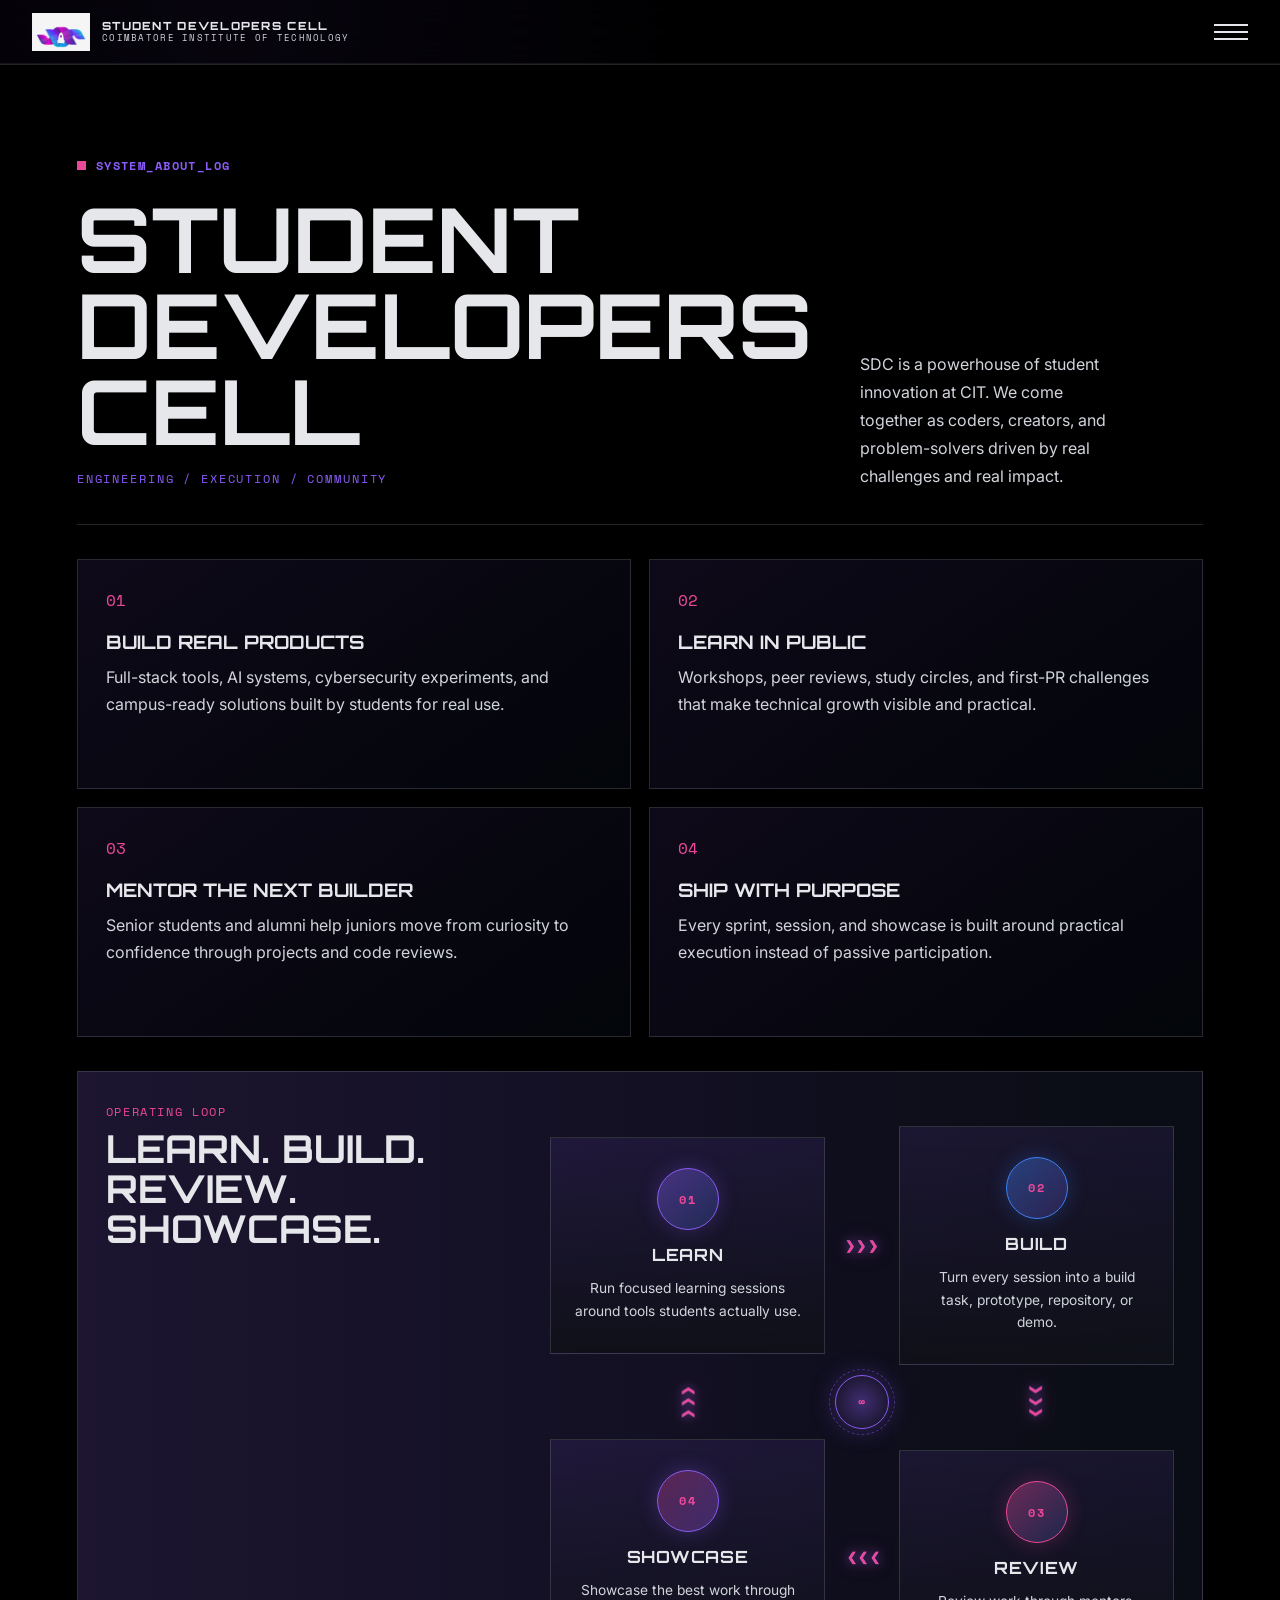
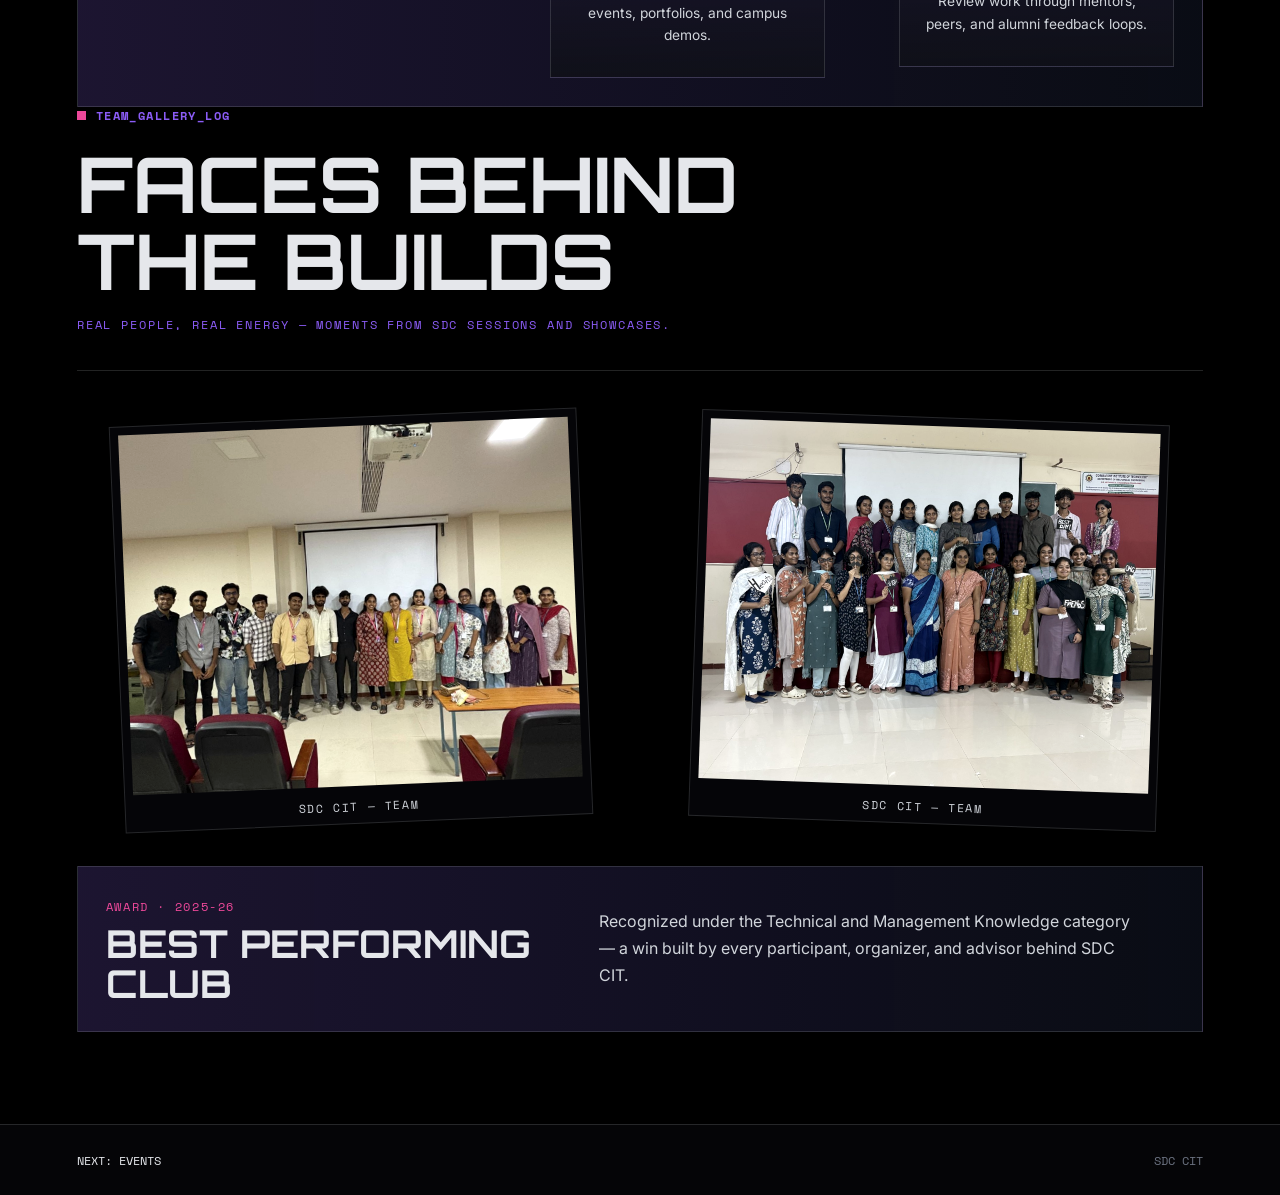
==== commit 6d2d92e1: "member galley updated" ====
--- a/about.html
+++ b/about.html
@@ -66,6 +66,20 @@
       .loop-square .loop-step:nth-of-type(3) { transition-delay: 240ms; }
       .loop-square .loop-step:nth-of-type(4) { transition-delay: 360ms; }
       .loop-return { display: none; align-items: center; justify-content: center; gap: 10px; margin-top: 22px; padding-top: 18px; border-top: 1px dashed var(--line); color: var(--pink); font-family: "Space Mono", monospace; font-size: 0.76rem; letter-spacing: 0.15em; text-transform: uppercase; }
+      .photo-duo { display: grid; grid-template-columns: 1fr 1fr; gap: 30px; margin-top: 30px; }
+      .photo-card { position: relative; overflow: hidden; padding: 8px; border: 1px solid var(--line); background: #050508; transition: transform 360ms ease, box-shadow 360ms ease; }
+      .photo-card img { display: block; width: 100%; height: 360px; object-fit: cover; filter: grayscale(20%) contrast(1.05); transition: filter 450ms ease, transform 700ms ease; }
+      .photo-card:hover img { filter: grayscale(0%) contrast(1.08); transform: scale(1.05); }
+      .photo-card::after { content: ""; position: absolute; inset: 0; padding: 1px; border-radius: 0; background: linear-gradient(120deg, var(--purple), var(--blue), var(--pink)); -webkit-mask: linear-gradient(#000 0 0) content-box, linear-gradient(#000 0 0); -webkit-mask-composite: xor; mask-composite: exclude; opacity: 0; transition: opacity 450ms ease; pointer-events: none; }
+      .photo-card:hover::after { opacity: 1; }
+      .tilt-left { transform: rotate(-2.4deg); }
+      .tilt-right { transform: rotate(2deg); }
+      .photo-card:hover { transform: rotate(0deg) translateY(-8px); box-shadow: 0 22px 44px rgba(139, 92, 246, 0.28); }
+      .photo-card figcaption { margin-top: 12px; text-align: center; font-family: "Space Mono", monospace; font-size: 0.72rem; letter-spacing: 0.14em; text-transform: uppercase; color: var(--secondary); }
+      @media (max-width: 900px) {
+        .photo-duo { grid-template-columns: 1fr; }
+        .tilt-left, .tilt-right { transform: rotate(0deg); }
+      }
       @media (max-width: 900px) {
         .loop-square {
           grid-template-columns: 1fr;
@@ -143,7 +157,21 @@
             </article>
             <span class="pos-left"><span class="loop-chevron">❯❯❯</span></span>
           </div>
-          <div class="loop-return">↺ Cycle repeats </div>
+          <div class="loop-return">↺ Cycle repeats — step 04 feeds back into step 01</div>
+        </div>
+        <div class="section-log reveal"><span></span>TEAM_GALLERY_LOG</div>
+        <div class="section-heading compact reveal">
+          <div><h2>Faces Behind The Builds</h2><p>Real people, real energy — moments from SDC sessions and showcases.</p></div>
+        </div>
+        <div class="photo-duo reveal">
+          <figure class="photo-card tilt-left">
+            <img src="assets/team-1.jpg" alt="SDC CIT members posing together after a session" loading="lazy" />
+            <figcaption>SDC CIT — Team</figcaption>
+          </figure>
+          <figure class="photo-card tilt-right">
+            <img src="assets/team-2.jpg" alt="SDC CIT members group photo in the seminar hall" loading="lazy" />
+            <figcaption>SDC CIT — Team</figcaption>
+          </figure>
         </div>
         <div class="command-panel reveal">
           <div>
@@ -157,4 +185,4 @@
     <footer class="mini-footer"><a href="events.html">Next: Events</a><span>SDC CIT</span></footer>
     <script src="script.js"></script>
   </body>
-</html>+</html>
--- a/styles.css
+++ b/styles.css
@@ -58,14 +58,20 @@
 }
 
 .brand-mark {
-  width: 50px;
-  height: 32px;
+  width: 58px;
+  height: 38px;
   display: grid;
   place-items: center;
-  border: 1px solid currentColor;
-  font-family: Orbitron, monospace;
-  font-size: 0.78rem;
-  font-weight: 900;
+  overflow: hidden;
+  border: 1px solid rgba(229, 231, 235, 0.22);
+  background: rgba(255, 255, 255, 0.96);
+}
+
+.brand-mark img {
+  width: 100%;
+  height: 100%;
+  object-fit: contain;
+  padding: 3px;
 }
 
 .brand-copy {
@@ -659,160 +665,18 @@
   font-weight: 900;
 }
 
-.page-hero {
-  counter-reset: division;
-}
-
 .team-list {
   margin-top: 28px;
-  display: grid;
-  grid-template-columns: repeat(4, 1fr);
-  gap: 32px 24px;
-}
-
-.team-division {
-  counter-increment: division;
-  margin-top: 60px;
-}
-
-.team-division:first-of-type {
-  margin-top: 30px;
-}
-
-.team-division .team-list {
-  margin-top: 22px;
-}
-
-.team-division-title {
-  display: flex;
-  align-items: center;
-  gap: 12px;
-  margin: 0;
-  padding-bottom: 14px;
-  border-bottom: 1px solid var(--line);
-  color: var(--white);
-  font-family: Orbitron, monospace;
-  font-size: clamp(1rem, 2vw, 1.35rem);
-  font-weight: 700;
-  letter-spacing: 0.04em;
-  text-transform: uppercase;
-}
-
-.team-division-title::before {
-  content: counter(division, decimal-leading-zero) " /";
-  flex: none;
-  color: var(--pink);
-  font-family: "Space Mono", monospace;
-  font-size: 0.72rem;
-  font-weight: 700;
-  letter-spacing: 0.1em;
-}
-
-.team-division-title::after {
-  content: "";
-  width: 8px;
-  height: 8px;
-  flex: none;
-  margin-left: auto;
-  background: var(--pink);
-  box-shadow: 0 0 12px var(--pink);
 }
 
 .team-row {
   position: relative;
-  display: flex;
-  flex-direction: column;
+  min-height: 104px;
+  display: grid;
+  grid-template-columns: 1fr auto 1fr;
+  gap: 24px;
   align-items: center;
-  text-align: center;
-  gap: 10px;
-  padding: 18px;
-  border: 1px solid var(--line);
-  background: linear-gradient(165deg, rgba(139, 92, 246, 0.08), rgba(15, 16, 24, 0) 65%);
-  transition: transform 260ms ease, border-color 260ms ease, box-shadow 260ms ease;
-}
-
-.team-row::before,
-.team-row::after {
-  content: "";
-  position: absolute;
-  width: 14px;
-  height: 14px;
-  border: 1px solid transparent;
-  opacity: 0;
-  transition: opacity 260ms ease;
-  pointer-events: none;
-}
-
-.team-row::before {
-  top: -1px;
-  left: -1px;
-  border-top-color: var(--purple);
-  border-left-color: var(--purple);
-}
-
-.team-row::after {
-  bottom: -1px;
-  right: -1px;
-  border-bottom-color: var(--pink);
-  border-right-color: var(--pink);
-}
-
-.team-row:hover {
-  transform: translateY(-6px);
-  border-color: rgba(139, 92, 246, 0.5);
-  box-shadow: 0 22px 44px rgba(139, 92, 246, 0.16);
-}
-
-.team-row:hover::before,
-.team-row:hover::after {
-  opacity: 1;
-}
-
-.team-row > .tags:first-of-type {
-  order: 3;
-  justify-content: center;
-}
-
-.team-row > .tags:first-of-type span:first-child {
-  border-color: var(--pink);
-  color: var(--white);
-}
-
-.team-row .avatar {
-  order: 1;
-  width: 100%;
-  aspect-ratio: 4 / 5;
-  height: auto;
-}
-
-.team-row > div:last-child {
-  order: 2;
-  display: flex;
-  flex-direction: column;
-  align-items: center;
-  gap: 8px;
-}
-
-.team-row > div:last-child .tags {
-  justify-content: center;
-}
-
-.team-row > div:last-child .tags span {
-  padding: 0;
-  border: none;
-}
-
-.team-row > div:last-child .tags a {
-  font-size: 0.6rem;
-  letter-spacing: 0.1em;
-  color: var(--muted);
-  border-bottom: 1px solid transparent;
-  transition: color 200ms ease, border-color 200ms ease;
-}
-
-.team-row > div:last-child .tags a:hover {
-  color: var(--pink);
-  border-color: var(--pink);
+  border-bottom: 1px solid var(--line);
 }
 
 .tags {
@@ -831,27 +695,9 @@
 }
 
 .team-row h3 {
-  position: relative;
   margin: 0;
-  padding-bottom: 8px;
-  font-size: clamp(1.05rem, 1.6vw, 1.4rem);
+  font-size: clamp(1.2rem, 3vw, 2rem);
   font-weight: 500;
-}
-
-.team-row h3::after {
-  content: "";
-  position: absolute;
-  left: 50%;
-  bottom: 0;
-  width: 0;
-  height: 1px;
-  background: var(--pink);
-  transition: width 260ms ease, left 260ms ease;
-}
-
-.team-row:hover h3::after {
-  width: 34px;
-  left: calc(50% - 17px);
 }
 
 .avatar {
@@ -865,18 +711,12 @@
     var(--panel);
   color: var(--white);
   font-family: Orbitron, monospace;
-  overflow: hidden;
-}
-
-.team-row .avatar img {
-  object-position: center 22%;
-  filter: grayscale(30%) contrast(1.05);
-  transition: transform 420ms ease, filter 320ms ease;
-}
-
-.team-row:hover .avatar img {
-  transform: scale(1.08);
-  filter: grayscale(0%) contrast(1.08);
+  transition: transform 220ms ease, box-shadow 220ms ease;
+}
+
+.team-row:hover .avatar {
+  transform: scale(1.55);
+  box-shadow: 0 0 50px rgba(139, 92, 246, 0.35);
 }
 
 .site-footer {
@@ -1050,8 +890,11 @@
   text-transform: uppercase;
 }
 
+/* CONTACT CARD UPGRADE INTEGRATED HERE */
+
 .gateway-grid a,
-.contact-grid a {
+.contact-grid a,
+.contact-info-card {
   min-height: 220px;
   display: flex;
   flex-direction: column;
@@ -1065,14 +908,16 @@
 }
 
 .gateway-grid a:hover,
-.contact-grid a:hover {
+.contact-grid a:hover,
+.contact-info-card:hover {
   transform: translateY(-4px);
   border-color: rgba(139, 92, 246, 0.72);
   box-shadow: 0 0 38px rgba(139, 92, 246, 0.2);
 }
 
 .gateway-grid span,
-.contact-grid span {
+.contact-grid span,
+.contact-info-card span {
   color: var(--pink);
   font-family: "Space Mono", monospace;
   font-size: 0.72rem;
@@ -1080,7 +925,8 @@
 }
 
 .gateway-grid strong,
-.contact-grid strong {
+.contact-grid strong,
+.contact-info-card strong {
   color: var(--white);
   font-family: Orbitron, monospace;
   font-size: 1.3rem;
@@ -1088,7 +934,8 @@
 }
 
 .gateway-grid small,
-.contact-grid small {
+.contact-grid small,
+.contact-info-card small {
   color: var(--secondary);
   line-height: 1.6;
 }
@@ -1393,16 +1240,30 @@
     grid-template-columns: 1fr;
   }
 
-  .team-list {
-    grid-template-columns: repeat(2, 1fr);
-    gap: 24px 18px;
-  }
-
   .team-row {
-    padding: 14px;
-  }
-
-  .team-row:hover .avatar img {
+    grid-template-columns: 74px 1fr;
+    grid-template-areas:
+      "avatar name"
+      "avatar tags";
+    gap: 8px 18px;
+    padding: 18px 0;
+  }
+
+  .team-row .avatar {
+    grid-area: avatar;
+    width: 74px;
+    height: 74px;
+  }
+
+  .team-row h3 {
+    grid-area: name;
+  }
+
+  .team-row .tags {
+    grid-area: tags;
+  }
+
+  .team-row:hover .avatar {
     transform: none;
   }
 
@@ -1434,8 +1295,4 @@
     min-height: auto;
     padding: 22px;
   }
-
-  .team-list {
-    grid-template-columns: 1fr;
-  }
-}
+}
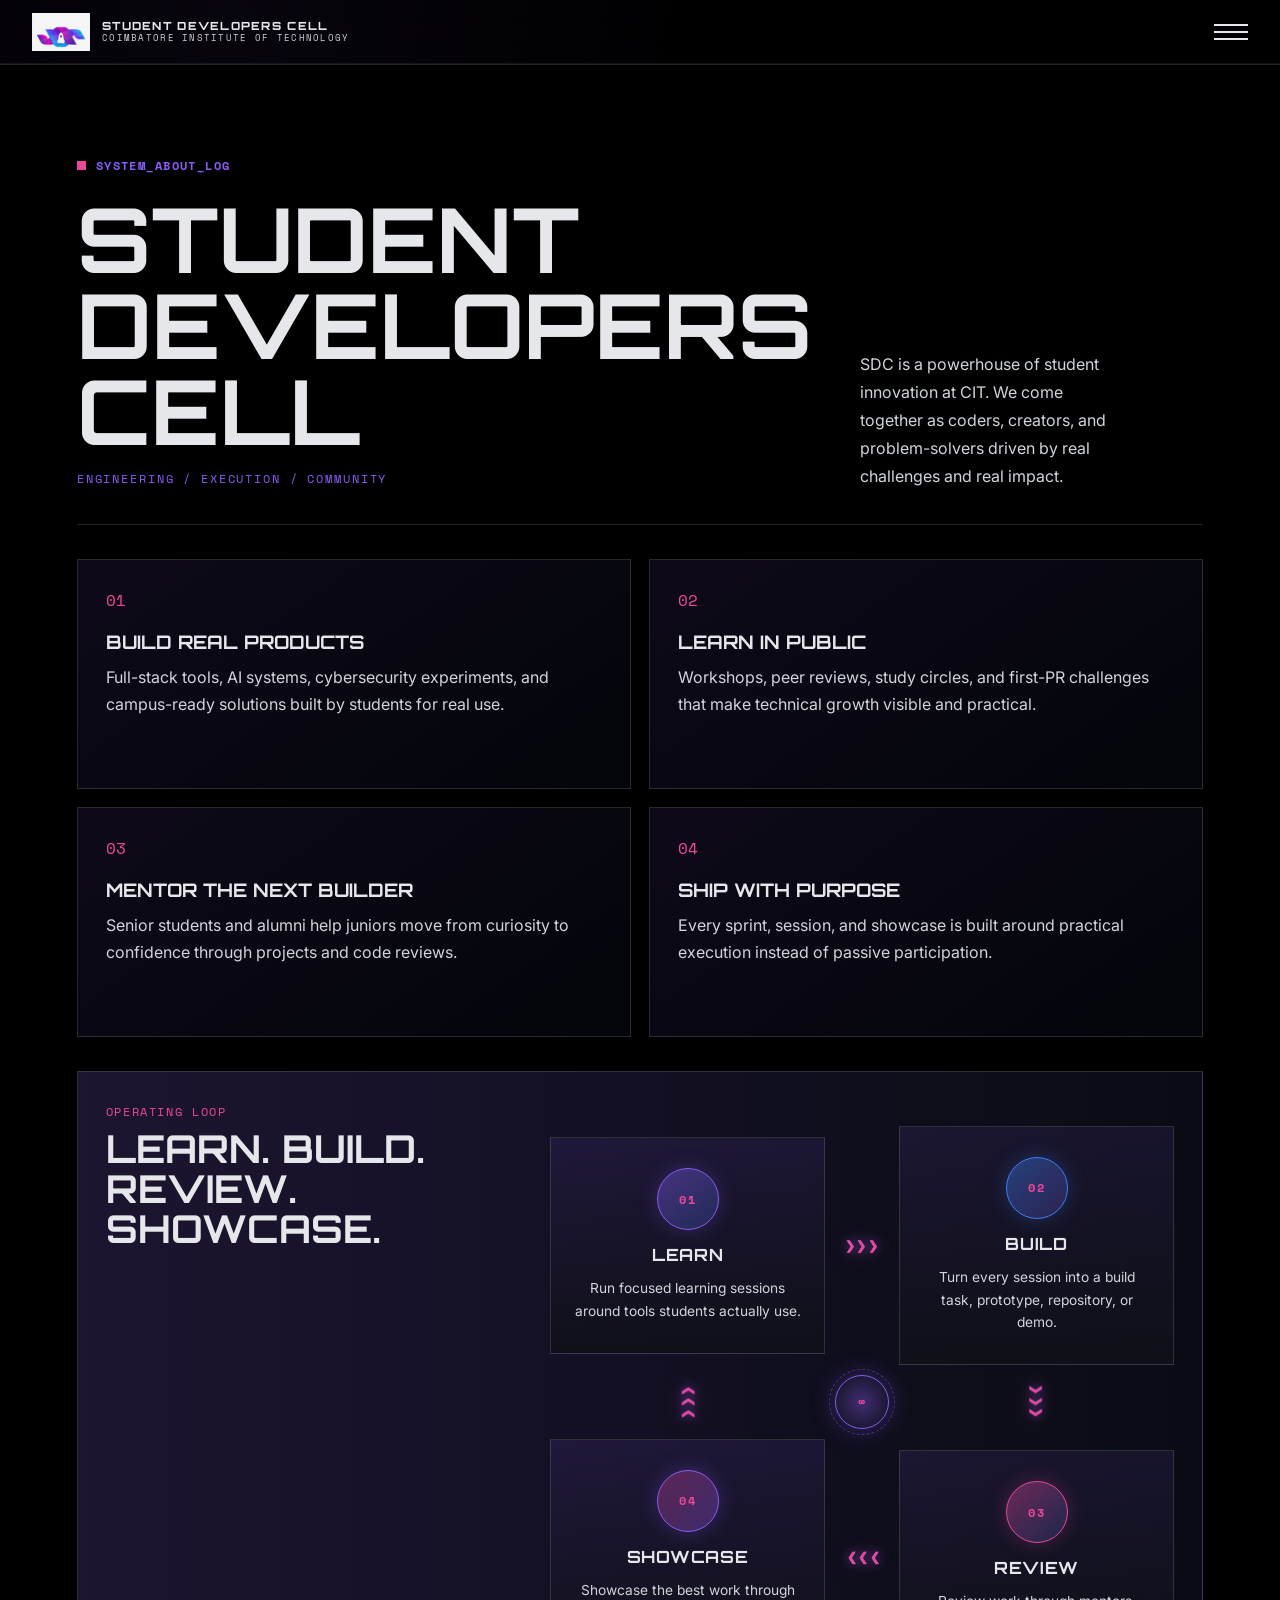
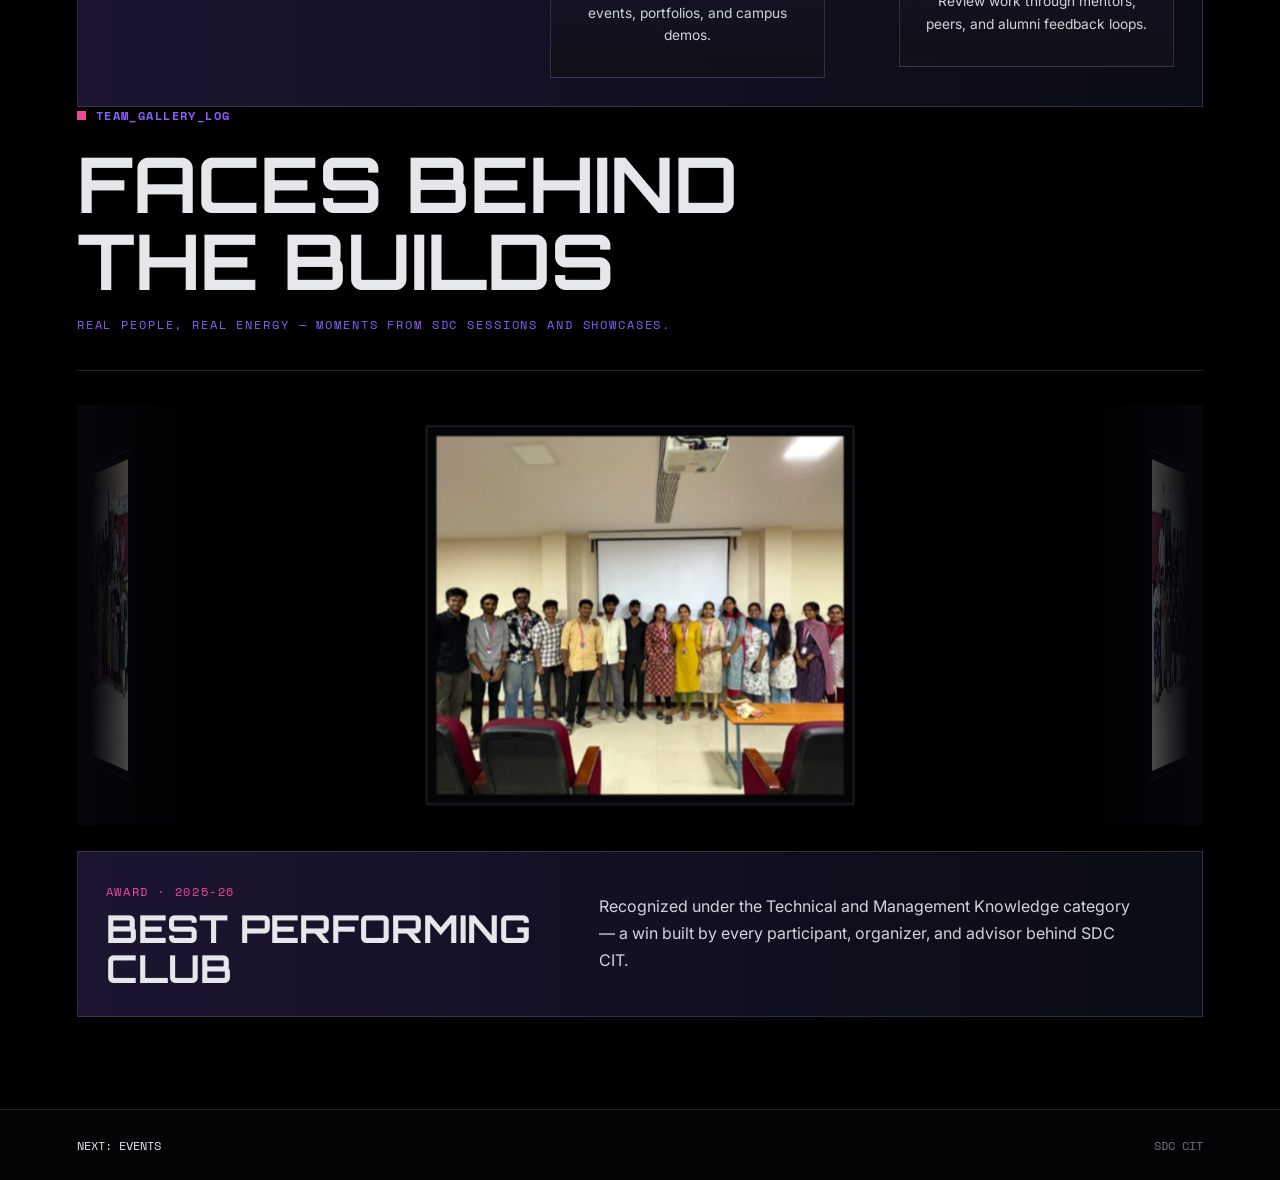
==== commit 7dd8343b: "blog page aaded and menu updated" ====
--- a/about.html
+++ b/about.html
@@ -66,19 +66,17 @@
       .loop-square .loop-step:nth-of-type(3) { transition-delay: 240ms; }
       .loop-square .loop-step:nth-of-type(4) { transition-delay: 360ms; }
       .loop-return { display: none; align-items: center; justify-content: center; gap: 10px; margin-top: 22px; padding-top: 18px; border-top: 1px dashed var(--line); color: var(--pink); font-family: "Space Mono", monospace; font-size: 0.76rem; letter-spacing: 0.15em; text-transform: uppercase; }
-      .photo-duo { display: grid; grid-template-columns: 1fr 1fr; gap: 30px; margin-top: 30px; }
-      .photo-card { position: relative; overflow: hidden; padding: 8px; border: 1px solid var(--line); background: #050508; transition: transform 360ms ease, box-shadow 360ms ease; }
-      .photo-card img { display: block; width: 100%; height: 360px; object-fit: cover; filter: grayscale(20%) contrast(1.05); transition: filter 450ms ease, transform 700ms ease; }
-      .photo-card:hover img { filter: grayscale(0%) contrast(1.08); transform: scale(1.05); }
-      .photo-card::after { content: ""; position: absolute; inset: 0; padding: 1px; border-radius: 0; background: linear-gradient(120deg, var(--purple), var(--blue), var(--pink)); -webkit-mask: linear-gradient(#000 0 0) content-box, linear-gradient(#000 0 0); -webkit-mask-composite: xor; mask-composite: exclude; opacity: 0; transition: opacity 450ms ease; pointer-events: none; }
-      .photo-card:hover::after { opacity: 1; }
-      .tilt-left { transform: rotate(-2.4deg); }
-      .tilt-right { transform: rotate(2deg); }
-      .photo-card:hover { transform: rotate(0deg) translateY(-8px); box-shadow: 0 22px 44px rgba(139, 92, 246, 0.28); }
-      .photo-card figcaption { margin-top: 12px; text-align: center; font-family: "Space Mono", monospace; font-size: 0.72rem; letter-spacing: 0.14em; text-transform: uppercase; color: var(--secondary); }
+      .coverflow { position: relative; height: 420px; margin-top: 34px; display: flex; align-items: center; justify-content: center; overflow: hidden; perspective: 1500px; }
+      .coverflow-ring { position: relative; width: 360px; height: 280px; transform-style: preserve-3d; animation: coverflow-spin 55s linear infinite; }
+      .cf-slide { position: absolute; inset: 0; padding: 6px; border: 1px solid var(--line); background: #050508; box-shadow: 0 24px 50px rgba(0, 0, 0, 0.55); backface-visibility: hidden; }
+      .cf-slide img { width: 100%; height: 100%; object-fit: cover; display: block; filter: contrast(1.05); }
+      .coverflow::before, .coverflow::after { content: ""; position: absolute; top: 0; bottom: 0; width: 140px; z-index: 2; pointer-events: none; }
+      .coverflow::before { left: 0; background: linear-gradient(90deg, #05050a 10%, transparent 100%); }
+      .coverflow::after { right: 0; background: linear-gradient(270deg, #05050a 10%, transparent 100%); }
+      @keyframes coverflow-spin { from { transform: rotateY(0deg); } to { transform: rotateY(-360deg); } }
       @media (max-width: 900px) {
-        .photo-duo { grid-template-columns: 1fr; }
-        .tilt-left, .tilt-right { transform: rotate(0deg); }
+        .coverflow { height: 300px; }
+        .coverflow-ring { width: 240px; height: 180px; }
       }
       @media (max-width: 900px) {
         .loop-square {
@@ -88,16 +86,17 @@
             "arrow-top"
             "step2"
             "arrow-right"
+            "hub"
             "step3"
             "arrow-bottom"
-            "step4";
+            "step4"
+            "arrow-left";
         }
-        .pos-left,
-        .loop-hub { display: none; }
         .pos-top .loop-chevron,
         .pos-right .loop-chevron,
         .pos-bottom .loop-chevron { transform: rotate(90deg); }
         .loop-return { display: flex; }
+        .loop-step { box-shadow: 0 0 24px rgba(139, 92, 246, 0.14); }
       }
     </style>
   </head>
@@ -107,10 +106,10 @@
       <button class="menu-toggle" id="menuToggle" aria-label="Toggle menu" aria-expanded="false"><span></span><span></span><span></span></button>
     </nav>
     <div class="menu-panel" id="menuPanel" aria-hidden="true">
-      <div class="menu-bg"></div><div class="menu-topline"><span>DEVELOPMENT</span><b>/</b><span>INNOVATION</span><b>/</b><span>EXECUTION</span></div>
-      <div class="menu-pagination"><button data-target="index.html">HOME</button><button data-target="about.html">ABOUT</button><button data-target="events.html">EVENTS</button><button data-target="modules.html">MODULES</button><button data-target="team.html">TEAM</button><button data-target="contact.html">CONTACT</button></div>
-      <div class="menu-links"><a href="index.html"><span>01</span>HOME</a><a href="about.html"><span>02</span>ABOUT</a><a href="events.html"><span>03</span>EVENTS</a><a href="modules.html"><span>04</span>MODULES</a><a href="team.html"><span>05</span>TEAM</a><a href="contact.html"><span>06</span>CONTACT</a></div>
-      <p class="menu-brief">Student-led, builder-first, and product-minded. Shipping projects, workshops, hackathons, and peer learning from CIT.</p>
+      <div class="menu-bg"></div><div class="menu-topline"><span>OPEN SOURCE</span><b>/</b><span>INNOVATION</span><b>/</b><span>COLLABORATION</span></div>
+      <div class="menu-pagination"><button data-target="index.html">HOME</button><button data-target="about.html">ABOUT</button><button data-target="events.html">EVENTS</button><button data-target="blogs.html">BLOGS</button><button data-target="team.html">TEAM</button><button data-target="contact.html">CONTACT</button></div>
+      <div class="menu-links"><a href="index.html"><span>01</span>HOME</a><a href="about.html"><span>02</span>ABOUT</a><a href="events.html"><span>03</span>EVENTS</a><a href="blogs.html"><span>04</span>BLOGS</a><a href="team.html"><span>05</span>TEAM</a><a href="contact.html"><span>06</span>CONTACT</a></div>
+      <p class="menu-brief">At Student Developers Cell, we believe in building innovation through collaboration, empowering students with modern technology, and creating a strong ecosystem where ideas become shipped products. We encourage hands-on learning, peer mentorship, open contribution, and community-driven projects.</p>
     </div>
     <main class="page-main">
       <section class="section-shell page-hero">
@@ -163,15 +162,15 @@
         <div class="section-heading compact reveal">
           <div><h2>Faces Behind The Builds</h2><p>Real people, real energy — moments from SDC sessions and showcases.</p></div>
         </div>
-        <div class="photo-duo reveal">
-          <figure class="photo-card tilt-left">
-            <img src="assets/team-1.jpg" alt="SDC CIT members posing together after a session" loading="lazy" />
-            <figcaption>SDC CIT — Team</figcaption>
-          </figure>
-          <figure class="photo-card tilt-right">
-            <img src="assets/team-2.jpg" alt="SDC CIT members group photo in the seminar hall" loading="lazy" />
-            <figcaption>SDC CIT — Team</figcaption>
-          </figure>
+        <div class="coverflow reveal">
+          <div class="coverflow-ring">
+            <figure class="cf-slide" style="transform: rotateY(0deg) translateZ(520px);"><img src="assets/team-1.jpg" alt="SDC CIT members group photo" loading="lazy" /></figure>
+            <figure class="cf-slide" style="transform: rotateY(60deg) translateZ(520px);"><img src="assets/team-2.jpg" alt="SDC CIT members group photo" loading="lazy" /></figure>
+            <figure class="cf-slide" style="transform: rotateY(120deg) translateZ(520px);"><img src="assets/team-1.jpg" alt="SDC CIT members group photo" loading="lazy" /></figure>
+            <figure class="cf-slide" style="transform: rotateY(180deg) translateZ(520px);"><img src="assets/team-2.jpg" alt="SDC CIT members group photo" loading="lazy" /></figure>
+            <figure class="cf-slide" style="transform: rotateY(240deg) translateZ(520px);"><img src="assets/team-1.jpg" alt="SDC CIT members group photo" loading="lazy" /></figure>
+            <figure class="cf-slide" style="transform: rotateY(300deg) translateZ(520px);"><img src="assets/team-2.jpg" alt="SDC CIT members group photo" loading="lazy" /></figure>
+          </div>
         </div>
         <div class="command-panel reveal">
           <div>
--- a/styles.css
+++ b/styles.css
@@ -1156,6 +1156,343 @@
   overflow: visible;
 }
 
+/* SOSC-style fullscreen menu replication */
+body.menu-open .site-nav {
+  mix-blend-mode: normal;
+}
+
+body.menu-open .menu-toggle {
+  color: var(--white);
+}
+
+.menu-panel {
+  display: flex;
+  flex-direction: column;
+  justify-content: space-between;
+  padding: 90px max(24px, 5vw) 46px;
+  background: #030305;
+}
+
+.menu-bg {
+  background:
+    linear-gradient(rgba(139, 92, 246, 0.1) 1px, transparent 1px),
+    linear-gradient(90deg, rgba(59, 130, 246, 0.08) 1px, transparent 1px),
+    radial-gradient(circle at 50% 40%, rgba(139, 92, 246, 0.14), transparent 38rem);
+  background-size: 56px 56px, 56px 56px, auto;
+  opacity: 0.7;
+}
+
+.menu-topline {
+  justify-content: center;
+  color: var(--secondary);
+  font-size: clamp(0.68rem, 1.2vw, 0.9rem);
+  letter-spacing: 0.22em;
+}
+
+.menu-topline span {
+  white-space: nowrap;
+}
+
+.menu-pagination {
+  justify-content: center;
+  width: min(920px, 100%);
+  margin: 0 auto;
+  border-color: rgba(229, 231, 235, 0.14);
+}
+
+.menu-pagination button {
+  min-width: 88px;
+  border: 0;
+  background: transparent;
+  color: rgba(229, 231, 235, 0.62);
+  letter-spacing: 0.16em;
+}
+
+.menu-pagination button:hover,
+.menu-pagination button.is-current {
+  color: var(--white);
+  box-shadow: none;
+}
+
+.menu-pagination button.is-current::before {
+  content: "[";
+  color: var(--pink);
+}
+
+.menu-pagination button.is-current::after {
+  content: "]";
+  color: var(--pink);
+}
+
+.menu-links {
+  min-height: 34vh;
+  align-items: center;
+  gap: clamp(40px, 7vw, 120px);
+  padding: 18px 2vw 26px;
+  scroll-snap-type: x proximity;
+  mask-image: linear-gradient(90deg, transparent 0, #000 8%, #000 92%, transparent 100%);
+}
+
+.menu-links a {
+  scroll-snap-align: center;
+  color: rgba(229, 231, 235, 0.94);
+  font-size: clamp(4.5rem, 13.8vw, 13rem);
+  line-height: 0.86;
+  letter-spacing: 0;
+  text-transform: uppercase;
+}
+
+.menu-links a:hover,
+.menu-links a.is-current {
+  color: var(--white);
+  text-shadow:
+    0 0 36px rgba(139, 92, 246, 0.55),
+    0 0 80px rgba(59, 130, 246, 0.25);
+}
+
+.menu-links span {
+  margin-right: 1.1rem;
+  color: var(--pink);
+  font-size: 0.13em;
+  letter-spacing: 0.08em;
+}
+
+.menu-brief {
+  max-width: 980px;
+  margin: 0 auto;
+  padding-top: 26px;
+  border-top: 1px solid rgba(229, 231, 235, 0.14);
+  color: rgba(229, 231, 235, 0.76);
+  font-size: clamp(0.82rem, 1.2vw, 1rem);
+  line-height: 1.9;
+  text-align: justify;
+}
+
+@media (max-width: 900px) {
+  .menu-panel {
+    padding: 86px 24px 34px;
+  }
+
+  .menu-topline {
+    justify-content: flex-start;
+    flex-wrap: wrap;
+    gap: 8px;
+  }
+
+  .menu-pagination {
+    justify-content: flex-start;
+    margin: 22px 0 0;
+    padding: 12px 0;
+  }
+
+  .menu-pagination button {
+    min-width: auto;
+    padding: 8px 10px;
+    font-size: 0.58rem;
+  }
+
+  .menu-links {
+    min-height: auto;
+    gap: 14px;
+    padding: 34px 0;
+    mask-image: none;
+    scroll-snap-type: none;
+  }
+
+  .menu-links a {
+    font-size: clamp(3rem, 14vw, 5.2rem);
+  }
+
+  .menu-brief {
+    margin: 0;
+    padding-top: 18px;
+    text-align: left;
+    font-size: 0.82rem;
+  }
+}
+
+.blogs-page {
+  background:
+    linear-gradient(rgba(139, 92, 246, 0.04) 1px, transparent 1px),
+    linear-gradient(90deg, rgba(59, 130, 246, 0.035) 1px, transparent 1px),
+    var(--black);
+  background-size: 72px 72px;
+}
+
+.blog-feature {
+  display: grid;
+  grid-template-columns: minmax(300px, 0.9fr) minmax(0, 1.1fr);
+  gap: 0;
+  margin-top: 38px;
+  border: 1px solid var(--line);
+  background: rgba(15, 16, 24, 0.82);
+}
+
+.blog-feature-visual {
+  min-height: 380px;
+  display: flex;
+  align-items: flex-end;
+  padding: 26px;
+  background:
+    radial-gradient(circle at 22% 18%, rgba(236, 72, 153, 0.76), transparent 24%),
+    radial-gradient(circle at 78% 74%, rgba(59, 130, 246, 0.82), transparent 28%),
+    linear-gradient(135deg, rgba(139, 92, 246, 0.84), rgba(5, 5, 7, 0.2)),
+    var(--panel-soft);
+  overflow: hidden;
+}
+
+.blog-feature-visual span {
+  color: var(--white);
+  font-family: "Space Mono", monospace;
+  font-size: 0.72rem;
+  letter-spacing: 0.18em;
+  text-transform: uppercase;
+}
+
+.blog-feature-copy {
+  display: flex;
+  flex-direction: column;
+  justify-content: center;
+  padding: clamp(26px, 5vw, 52px);
+}
+
+.blog-feature-copy > p:first-child {
+  margin: 0 0 12px;
+  color: var(--purple);
+  font-family: "Space Mono", monospace;
+  font-size: 0.72rem;
+  letter-spacing: 0.14em;
+  text-transform: uppercase;
+}
+
+.blog-feature-copy h2 {
+  margin: 0;
+  color: var(--white);
+  font-family: Orbitron, monospace;
+  font-size: clamp(2rem, 5vw, 4.5rem);
+  line-height: 0.98;
+  text-transform: uppercase;
+}
+
+.blog-meta {
+  margin-top: 18px;
+  color: var(--muted);
+  font-family: "Space Mono", monospace;
+  font-size: 0.72rem;
+  line-height: 1.7;
+  text-transform: uppercase;
+}
+
+.blog-feature-copy p:not(:first-child) {
+  margin: 22px 0 0;
+  color: var(--secondary);
+  line-height: 1.75;
+}
+
+.blog-feature-copy a,
+.blog-list a {
+  width: fit-content;
+  margin-top: 24px;
+  color: var(--pink);
+  font-family: "Space Mono", monospace;
+  font-size: 0.72rem;
+  letter-spacing: 0.12em;
+  text-transform: uppercase;
+}
+
+.blogs-layout {
+  display: grid;
+  grid-template-columns: minmax(0, 1fr) 340px;
+  gap: 34px;
+  align-items: start;
+  margin-top: 42px;
+}
+
+.blog-list {
+  display: grid;
+  gap: 14px;
+}
+
+.blog-list article {
+  display: grid;
+  grid-template-columns: minmax(220px, 0.85fr) minmax(0, 1fr) auto;
+  gap: 24px;
+  align-items: center;
+  padding: 24px 0;
+  border-bottom: 1px solid var(--line);
+}
+
+.blog-date {
+  color: var(--purple);
+  font-family: "Space Mono", monospace;
+  font-size: 0.72rem;
+  letter-spacing: 0.12em;
+  text-transform: uppercase;
+}
+
+.blog-list h3 {
+  margin: 8px 0 0;
+  color: var(--white);
+  font-family: Orbitron, monospace;
+  font-size: clamp(1.1rem, 2vw, 1.55rem);
+  line-height: 1.15;
+  text-transform: uppercase;
+}
+
+.blog-list p,
+.blog-sidebar p {
+  margin: 0;
+  color: var(--secondary);
+  line-height: 1.7;
+}
+
+.blog-list a {
+  margin-top: 0;
+  white-space: nowrap;
+}
+
+.blog-sidebar {
+  display: grid;
+  gap: 18px;
+}
+
+.blog-sidebar section {
+  padding: 22px;
+  border: 1px solid var(--line);
+  background: rgba(15, 16, 24, 0.78);
+}
+
+.blog-sidebar h3 {
+  margin: 0 0 16px;
+  color: var(--white);
+  font-family: Orbitron, monospace;
+  font-size: 1rem;
+  text-transform: uppercase;
+}
+
+.blog-tags,
+.blog-authors {
+  display: flex;
+  flex-wrap: wrap;
+  gap: 8px;
+}
+
+.blog-tags span,
+.blog-authors a {
+  padding: 7px 10px;
+  border: 1px solid rgba(139, 92, 246, 0.46);
+  color: var(--secondary);
+  font-family: "Space Mono", monospace;
+  font-size: 0.68rem;
+  text-transform: uppercase;
+}
+
+.blog-authors a:hover,
+.blog-tags span:hover {
+  border-color: var(--pink);
+  color: var(--white);
+}
+
 .mini-footer {
   position: relative;
   z-index: 20;
@@ -1229,6 +1566,9 @@
   .gateway-grid,
   .contact-grid,
   .page-card-grid,
+  .blog-feature,
+  .blogs-layout,
+  .blog-list article,
   .metric-strip,
   .command-panel,
   .split-panel,
@@ -1296,3 +1636,49 @@
     padding: 22px;
   }
 }
+
+/* Final SOSC-style menu override */
+body.menu-open .site-nav{mix-blend-mode:normal}body.menu-open .menu-toggle{color:var(--white)}
+.menu-panel{display:flex;flex-direction:column;justify-content:space-between;padding:90px max(24px,5vw) 46px;background:#030305}
+.menu-bg{background:linear-gradient(rgba(139,92,246,.1) 1px,transparent 1px),linear-gradient(90deg,rgba(59,130,246,.08) 1px,transparent 1px),radial-gradient(circle at 50% 40%,rgba(139,92,246,.14),transparent 38rem);background-size:56px 56px,56px 56px,auto;opacity:.7}
+.menu-topline{justify-content:center;color:var(--secondary);font-size:clamp(.68rem,1.2vw,.9rem);letter-spacing:.22em}.menu-topline span{white-space:nowrap}
+.menu-pagination{justify-content:center;width:min(920px,100%);margin:0 auto;border-color:rgba(229,231,235,.14)}.menu-pagination button{min-width:88px;border:0;background:transparent;color:rgba(229,231,235,.62);letter-spacing:.16em}.menu-pagination button:hover,.menu-pagination button.is-current{color:var(--white);box-shadow:none}.menu-pagination button.is-current:before{content:"[";color:var(--pink)}.menu-pagination button.is-current:after{content:"]";color:var(--pink)}
+.menu-links{min-height:34vh;align-items:center;gap:clamp(40px,7vw,120px);padding:18px 2vw 26px;scroll-snap-type:x proximity;mask-image:linear-gradient(90deg,transparent 0,#000 8%,#000 92%,transparent 100%)}.menu-links a{scroll-snap-align:center;color:rgba(229,231,235,.94);font-size:clamp(4.5rem,13.8vw,13rem);line-height:.86;letter-spacing:0;text-transform:uppercase}.menu-links a:hover,.menu-links a.is-current{color:var(--white);text-shadow:0 0 36px rgba(139,92,246,.55),0 0 80px rgba(59,130,246,.25)}.menu-links span{margin-right:1.1rem;color:var(--pink);font-size:.13em;letter-spacing:.08em}
+.menu-brief{max-width:980px;margin:0 auto;padding-top:26px;border-top:1px solid rgba(229,231,235,.14);color:rgba(229,231,235,.76);font-size:clamp(.82rem,1.2vw,1rem);line-height:1.9;text-align:justify}
+@media(max-width:900px){.menu-panel{padding:86px 24px 34px}.menu-topline{justify-content:flex-start;flex-wrap:wrap;gap:8px}.menu-pagination{justify-content:flex-start;margin:22px 0 0;padding:12px 0}.menu-pagination button{min-width:auto;padding:8px 10px;font-size:.58rem}.menu-links{min-height:auto;gap:14px;padding:34px 0;mask-image:none;scroll-snap-type:none}.menu-links a{font-size:clamp(3rem,14vw,5.2rem)}.menu-brief{margin:0;padding-top:18px;text-align:left;font-size:.82rem}}
+
+/* SOSC menu rhythm */
+.menu-panel{display:grid;grid-template-rows:1fr auto 2.35fr 1fr;align-items:stretch}
+.menu-topline{align-self:end}
+.menu-pagination{align-self:center}
+.menu-links{align-self:center}
+.menu-brief{align-self:start}
+@media(max-width:900px){.menu-panel{display:flex;flex-direction:column;justify-content:space-between}.menu-topline,.menu-pagination,.menu-links,.menu-brief{align-self:auto}}
+@media(max-width:900px){.menu-panel{overflow-y:auto;-webkit-overflow-scrolling:touch}}
+
+/* Screenshot-style selected-page menu */
+body.menu-open .brand{opacity:0;pointer-events:none}
+body.menu-open .site-nav{height:70px;border:0;background:transparent;mix-blend-mode:normal}
+body.menu-open .menu-toggle{color:#fff}
+.menu-panel{display:grid;grid-template-rows:118px 74px 1fr auto;min-height:100vh;padding:0 clamp(28px,4vw,74px) clamp(38px,6vh,70px);background:#020204;overflow:hidden}
+.menu-bg{overflow:hidden;background:linear-gradient(180deg,rgba(2,2,4,.84),rgba(2,2,4,.9)),radial-gradient(circle at 52% 44%,rgba(139,92,246,.22),transparent 34rem),#020204;opacity:1}
+.menu-bg:before{content:"";position:absolute;inset:-18%;background:linear-gradient(28deg,transparent 0 16%,rgba(229,231,235,.11) 16% 19%,transparent 19% 42%,rgba(59,130,246,.13) 42% 46%,transparent 46% 100%),linear-gradient(132deg,transparent 0 22%,rgba(229,231,235,.09) 22% 25%,transparent 25% 54%,rgba(236,72,153,.1) 54% 57%,transparent 57% 100%),linear-gradient(76deg,transparent 0 34%,rgba(139,92,246,.12) 34% 38%,transparent 38% 100%);filter:grayscale(.45);opacity:.9;transform:scale(1.08)}
+.menu-bg:after{content:"";position:absolute;inset:0;background:linear-gradient(90deg,rgba(0,0,0,.7),transparent 28%,transparent 72%,rgba(0,0,0,.72)),linear-gradient(180deg,rgba(0,0,0,.18),rgba(0,0,0,.78))}
+.menu-topline{display:grid;grid-template-columns:max-content 1fr max-content 1fr max-content;align-items:center;align-self:center;width:100%;gap:28px;color:rgba(229,231,235,.72);font-size:clamp(.8rem,1.25vw,1.52rem);font-weight:700;letter-spacing:.24em;text-transform:uppercase}
+.menu-topline span:nth-of-type(1){justify-self:start}.menu-topline span:nth-of-type(2){justify-self:center}.menu-topline span:nth-of-type(3){justify-self:end}.menu-topline b{justify-self:center;color:rgba(229,231,235,.42);font-weight:400}
+.menu-pagination{align-self:start;justify-content:center;width:100%;margin:0 auto;padding:16px 0;border:0;gap:clamp(18px,2.2vw,42px)}
+.menu-pagination button{position:relative;min-width:0;padding:0 0 11px;border:0;background:transparent;color:rgba(229,231,235,.36);font-family:Inter,system-ui,sans-serif;font-size:clamp(.76rem,1.05vw,1.22rem);font-weight:800;letter-spacing:.11em}
+.menu-pagination button:before,.menu-pagination button.is-current:before,.menu-pagination button.is-preview:before{content:none}
+.menu-pagination button:after{content:"";position:absolute;left:0;right:0;bottom:0;height:2px;background:linear-gradient(90deg,var(--pink),var(--purple),var(--blue));transform:scaleX(0);transform-origin:left;transition:transform 180ms ease}
+.menu-pagination button:hover,.menu-pagination button.is-current,.menu-pagination button.is-preview{color:#fff;box-shadow:none}
+.menu-pagination button.is-current:after,.menu-pagination button.is-preview:after{content:"";transform:scaleX(1)}
+.menu-panel.has-preview .menu-pagination button.is-current:not(.is-preview){color:rgba(229,231,235,.36)}
+.menu-panel.has-preview .menu-pagination button.is-current:not(.is-preview):after{transform:scaleX(0)}
+.menu-links{position:relative;display:grid;place-items:center;align-self:stretch;min-height:0;padding:0;overflow:hidden;mask-image:none}
+.menu-links a{position:absolute;inset:auto;display:block;width:100%;color:#fff;text-align:center;font-family:Inter,system-ui,sans-serif;font-size:clamp(5rem,8.7vw,10.2rem);font-weight:800;line-height:.92;letter-spacing:.02em;opacity:0;pointer-events:none;transform:translateY(18px);transition:opacity 180ms ease,transform 220ms ease,text-shadow 180ms ease}
+.menu-links a:hover,.menu-links a.is-current,.menu-links a.is-preview{color:#fff;text-shadow:0 0 34px rgba(139,92,246,.34),0 0 82px rgba(59,130,246,.18)}
+.menu-panel:not(.has-preview) .menu-links a.is-current,.menu-panel.has-preview .menu-links a.is-preview{opacity:1;pointer-events:auto;transform:translateY(0)}
+.menu-panel.has-preview .menu-links a.is-current:not(.is-preview){opacity:0;pointer-events:none}
+.menu-links span{display:block;margin:0 0 clamp(42px,6vh,66px);color:rgba(229,231,235,.45);font-family:Inter,system-ui,sans-serif;font-size:clamp(2.1rem,2.6vw,3.4rem);font-weight:400;letter-spacing:0}
+.menu-brief{align-self:end;width:100%;max-width:none;margin:0;padding:0;border:0;color:rgba(229,231,235,.66);font-size:clamp(.95rem,1.15vw,1.42rem);line-height:1.95;text-align:left}
+@media(max-width:900px){.menu-panel{grid-template-rows:auto auto minmax(240px,1fr) auto;padding:78px 22px 34px;overflow-y:auto}.menu-topline{grid-template-columns:1fr;gap:10px;font-size:.76rem}.menu-topline span,.menu-topline span:nth-of-type(1),.menu-topline span:nth-of-type(2),.menu-topline span:nth-of-type(3){justify-self:start}.menu-topline b{display:none}.menu-pagination{justify-content:flex-start;gap:16px;overflow-x:auto;padding:28px 0 16px}.menu-pagination button{font-size:.72rem;white-space:nowrap}.menu-links a{font-size:clamp(3.8rem,16vw,6rem)}.menu-links span{margin-bottom:28px}.menu-brief{font-size:.88rem;line-height:1.75}}
